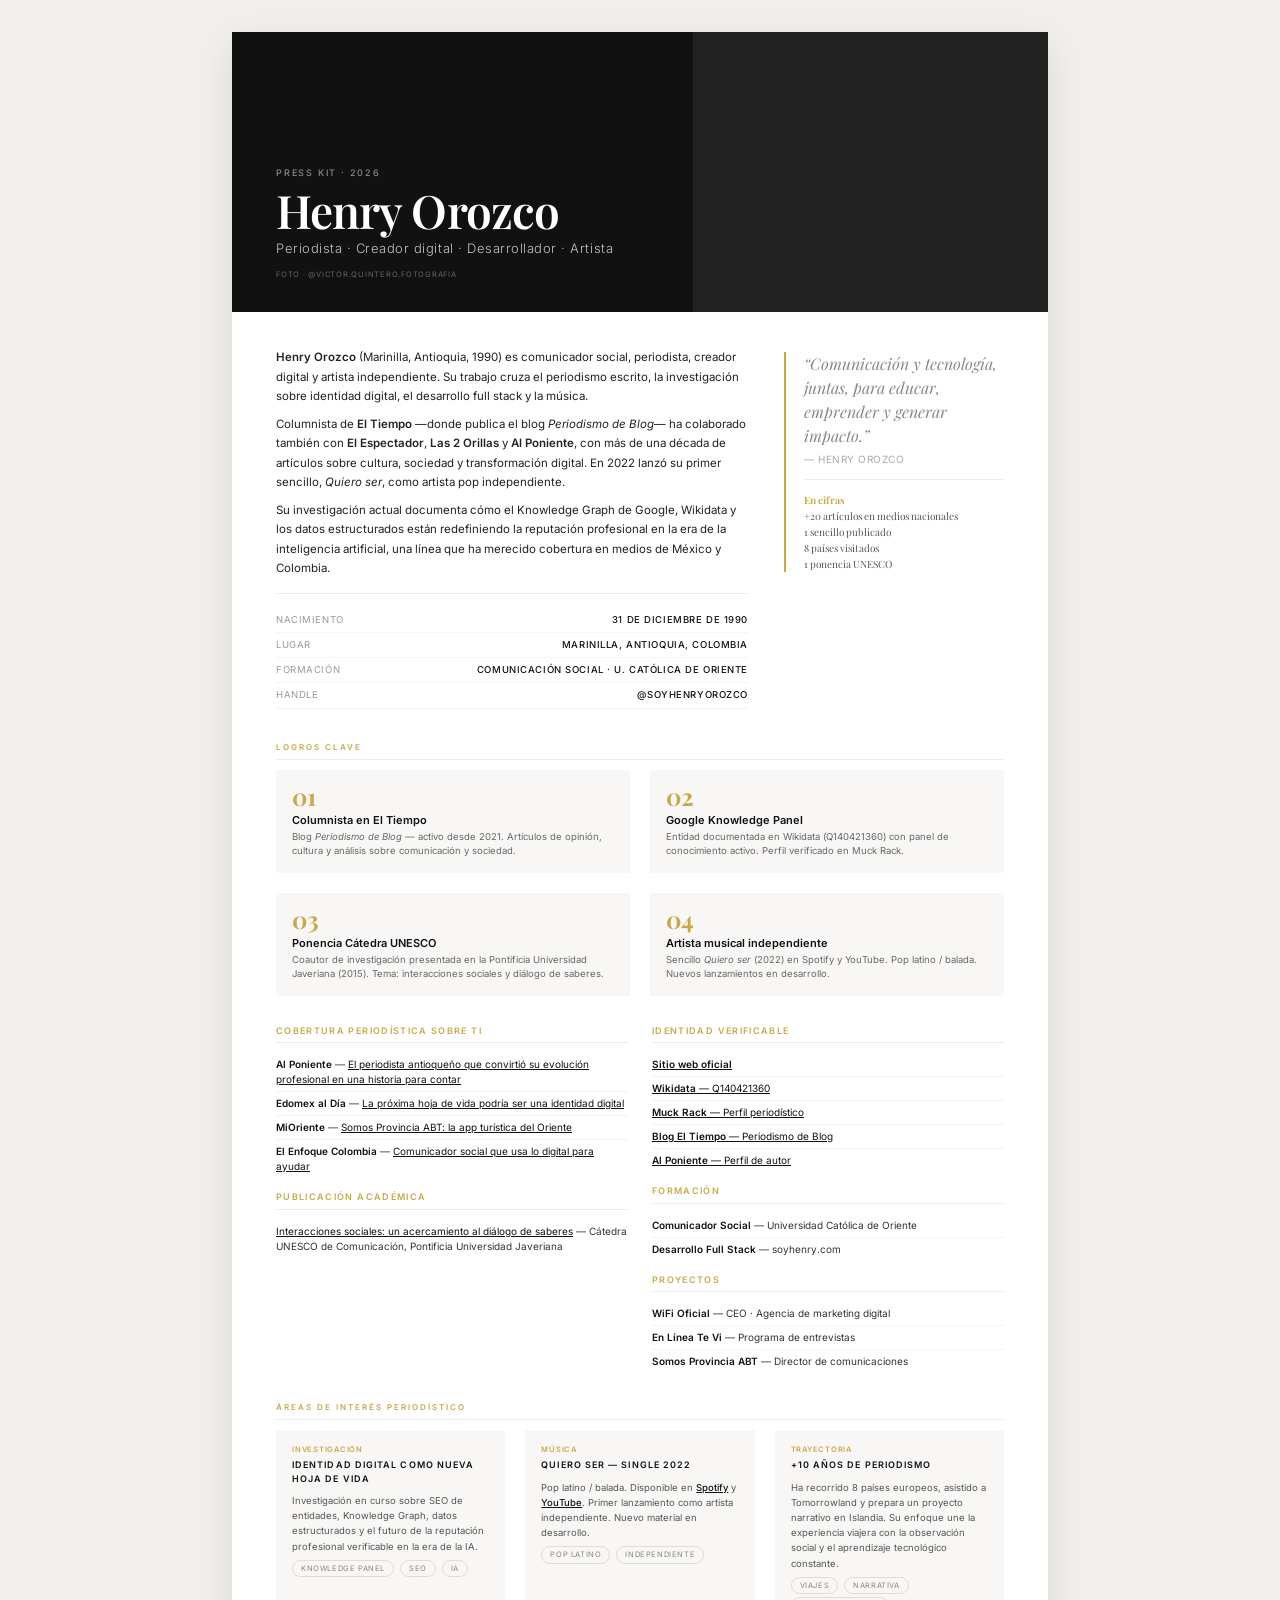
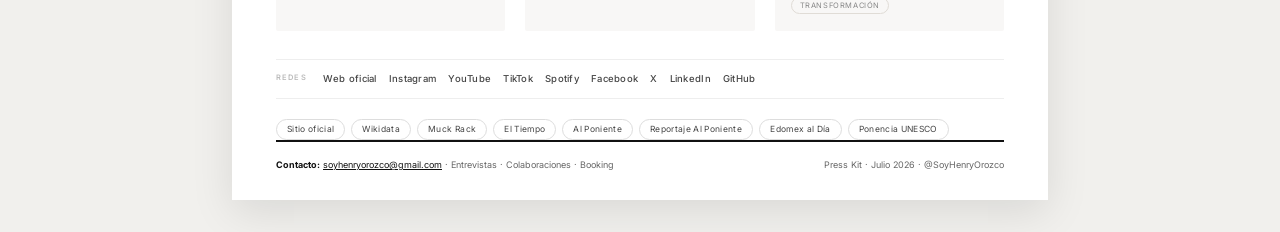
==== onesheet-prensa.html @ df356b9f "Add press kit / one sheet — perfil unificado" ====
<!DOCTYPE html>
<html lang="es">
<head>
    <meta charset="UTF-8">
    <meta name="viewport" content="width=device-width, initial-scale=1.0">
    <title>Henry Orozco — Press Kit</title>
    <link rel="preconnect" href="https://fonts.googleapis.com">
    <link href="https://fonts.googleapis.com/css2?family=Inter:wght@300;400;500;600;700&family=Playfair+Display:ital,wght@0,500;0,600;0,700;1,400;1,500&display=swap" rel="stylesheet">
    <style>
        @page { size: letter; margin: 0.5in; }
        * { box-sizing: border-box; margin: 0; padding: 0; }
        body {
            font-family: 'Inter', -apple-system, Helvetica, Arial, sans-serif;
            color: #111;
            line-height: 1.5;
            margin: 0;
            padding: 32px;
            background: #f1f0ed;
            font-size: 10.5px;
            -webkit-font-smoothing: antialiased;
        }
        .sheet {
            max-width: 8.5in;
            min-height: 11in;
            margin: 0 auto;
            background: #fff;
            box-shadow: 0 12px 40px rgba(0,0,0,0.1);
            overflow: hidden;
        }

        /* HEADER — magazine split */
        .header {
            display: grid;
            grid-template-columns: 1.3fr 1fr;
            min-height: 280px;
            background: #111;
        }
        .header-text {
            display: flex;
            flex-direction: column;
            justify-content: flex-end;
            padding: 36px 36px 32px 44px;
            color: #fff;
        }
        .header-text .label {
            font-size: 9px;
            letter-spacing: 0.2em;
            text-transform: uppercase;
            font-weight: 500;
            opacity: 0.5;
            margin-bottom: 8px;
        }
        .header-text h1 {
            font-family: 'Playfair Display', Georgia, serif;
            font-size: 46px;
            font-weight: 600;
            letter-spacing: -0.02em;
            line-height: 1;
            margin-bottom: 6px;
        }
        .header-text .sub {
            font-size: 13px;
            font-weight: 300;
            opacity: 0.75;
            letter-spacing: 0.04em;
        }
        .header-text .credit {
            font-size: 7.5px;
            opacity: 0.35;
            margin-top: 10px;
            letter-spacing: 0.1em;
            text-transform: uppercase;
        }
        .header-photo {
            overflow: hidden;
            background: #222;
        }
        .header-photo img {
            width: 100%;
            height: 100%;
            object-fit: cover;
            object-position: center 20%;
            display: block;
        }

        /* INNER */
        .inner {
            padding: 36px 44px 28px;
        }

        /* BIO — editorial pull */
        .bio-section {
            display: grid;
            grid-template-columns: 1fr 220px;
            gap: 36px;
            margin-bottom: 32px;
            align-items: start;
        }
        .bio-text {
            font-size: 11.5px;
            line-height: 1.7;
            color: #222;
        }
        .bio-text strong {
            font-weight: 600;
        }
        .bio-quote {
            font-family: 'Playfair Display', Georgia, serif;
            font-size: 16px;
            font-style: italic;
            color: #888;
            line-height: 1.5;
            border-left: 2px solid #c9a84c;
            padding-left: 18px;
            margin-top: 4px;
        }
        .bio-quote cite {
            display: block;
            font-size: 10px;
            font-style: normal;
            font-family: 'Inter', sans-serif;
            color: #aaa;
            margin-top: 4px;
            letter-spacing: 0.05em;
            text-transform: uppercase;
        }
        .bio-meta {
            border-top: 1px solid #eee;
            padding-top: 14px;
            margin-top: 14px;
        }
        .bio-meta-item {
            display: flex;
            justify-content: space-between;
            font-size: 9.5px;
            padding: 4px 0;
            border-bottom: 1px solid #f5f5f5;
            text-transform: uppercase;
            letter-spacing: 0.06em;
        }
        .bio-meta-item span:first-child {
            color: #999;
            font-weight: 400;
        }
        .bio-meta-item span:last-child {
            color: #111;
            font-weight: 500;
        }

        /* SECTION TITLES */
        .section-title {
            font-size: 8px;
            letter-spacing: 0.25em;
            text-transform: uppercase;
            color: #c9a84c;
            font-weight: 600;
            margin-bottom: 10px;
            padding-bottom: 6px;
            border-bottom: 1px solid #eee;
        }

        /* HIGHLIGHTS GRID */
        .highlights {
            display: grid;
            grid-template-columns: 1fr 1fr;
            gap: 20px;
            margin-bottom: 28px;
        }
        .highlight-item {
            padding: 14px 16px;
            background: #f8f7f6;
            border-radius: 2px;
        }
        .highlight-item .num {
            font-family: 'Playfair Display', Georgia, serif;
            font-size: 24px;
            font-weight: 700;
            color: #c9a84c;
            line-height: 1;
            margin-bottom: 4px;
        }
        .highlight-item h3 {
            font-size: 11px;
            font-weight: 600;
            margin-bottom: 2px;
        }
        .highlight-item p {
            font-size: 9.5px;
            color: #666;
        }

        /* TWO COLUMN */
        .two-col {
            display: grid;
            grid-template-columns: 1fr 1fr;
            gap: 24px;
            margin-bottom: 28px;
        }
        .col h3 {
            font-size: 9px;
            letter-spacing: 0.15em;
            text-transform: uppercase;
            color: #c9a84c;
            font-weight: 600;
            margin-bottom: 10px;
            padding-bottom: 5px;
            border-bottom: 1px solid #eee;
        }
        .col ul {
            list-style: none;
            padding: 0;
        }
        .col ul li {
            font-size: 10px;
            color: #333;
            padding: 4px 0;
            border-bottom: 1px solid #f5f5f5;
            line-height: 1.5;
        }
        .col ul li:last-child {
            border-bottom: none;
        }
        .col ul li strong {
            font-weight: 600;
            color: #111;
        }
        .col ul li a {
            color: #111;
            border-bottom: 1px solid transparent;
            transition: border 0.2s;
        }
        .col ul li a:hover {
            border-bottom-color: #c9a84c;
        }

        /* THREE COLUMN */
        .three-col {
            display: grid;
            grid-template-columns: 1fr 1fr 1fr;
            gap: 20px;
            margin-bottom: 28px;
        }
        .tcol {
            padding: 14px 16px;
            background: #f8f7f6;
            border-radius: 2px;
        }
        .tcol h4 {
            font-size: 9px;
            letter-spacing: 0.12em;
            text-transform: uppercase;
            font-weight: 600;
            color: #111;
            margin-bottom: 8px;
        }
        .tcol p {
            font-size: 9.5px;
            color: #555;
            line-height: 1.6;
        }
        .tcol .label-mini {
            font-size: 7.5px;
            text-transform: uppercase;
            letter-spacing: 0.1em;
            color: #c9a84c;
            font-weight: 600;
            margin-bottom: 2px;
        }
        .tcol a {
            color: #111;
            font-weight: 500;
            font-size: 9.5px;
        }

        /* SOCIAL BAR */
        .social-bar {
            display: flex;
            flex-wrap: wrap;
            gap: 4px 12px;
            padding: 12px 0;
            margin-bottom: 20px;
            border-top: 1px solid #eee;
            border-bottom: 1px solid #eee;
        }
        .social-bar a {
            font-size: 9.5px;
            color: #444;
            text-decoration: none;
            font-weight: 500;
            letter-spacing: 0.03em;
            transition: color 0.2s;
        }
        .social-bar a:hover {
            color: #c9a84c;
        }
        .social-bar .s-label {
            font-size: 7.5px;
            text-transform: uppercase;
            letter-spacing: 0.15em;
            color: #bbb;
            font-weight: 600;
            margin-right: 4px;
        }

        /* VERIFICATION LINKS */
        .verification-links {
            display: flex;
            flex-wrap: wrap;
            gap: 6px;
        }
        .verification-links a {
            display: inline-block;
            padding: 3px 10px;
            border: 1px solid #ddd;
            border-radius: 20px;
            font-size: 8.5px;
            color: #444;
            text-decoration: none;
            letter-spacing: 0.04em;
            transition: all 0.2s;
        }
        .verification-links a:hover {
            border-color: #c9a84c;
            color: #c9a84c;
        }

        /* FOOTER */
        .footer {
            display: grid;
            grid-template-columns: 1fr auto;
            gap: 16px;
            padding-top: 16px;
            border-top: 2px solid #111;
            font-size: 9px;
            color: #666;
        }
        .footer strong {
            color: #111;
        }
        .footer a {
            color: #111;
        }

        /* TAG PILLS */
        .pill {
            display: inline-block;
            padding: 2px 8px;
            border: 1px solid #e0dcd6;
            border-radius: 20px;
            font-size: 7.5px;
            color: #888;
            text-transform: uppercase;
            letter-spacing: 0.08em;
            margin-right: 3px;
            margin-bottom: 3px;
        }

        @media print {
            body { background: #fff; padding: 0; }
            .sheet { box-shadow: none; max-width: none; min-height: auto; }
            .hero { height: 300px; }
        }
        @media (max-width: 720px) {
            body { padding: 12px; }
            .inner { padding: 20px; }
            .bio-section { grid-template-columns: 1fr; }
            .highlights, .two-col, .three-col { grid-template-columns: 1fr; }
            .header { grid-template-columns: 1fr; min-height: auto; }
            .header-text { padding: 28px 24px 24px; }
            .header-text h1 { font-size: 32px; }
            .header-photo { height: 240px; }
            .footer { grid-template-columns: 1fr; }
        }
    </style>
</head>
<body>

<div class="sheet">

    <!-- HEADER -->
    <header class="header">
        <div class="header-text">
            <p class="label">Press Kit · 2026</p>
            <h1>Henry Orozco</h1>
            <p class="sub">Periodista · Creador digital · Desarrollador · Artista</p>
            <p class="credit">Foto · @victor.quintero.fotografia</p>
        </div>
        <div class="header-photo">
            <img src="https://soyhenryorozco.github.io/soyhenryorozco/images/galeria/henry-orozco-retrato-profesional.jpg"
                 alt="Henry Orozco — retrato profesional"
                 onerror="this.style.display='none'">
        </div>
    </header>

    <div class="inner">

        <!-- BIO -->
        <div class="bio-section">
            <div class="bio-text">
                <p><strong>Henry Orozco</strong> (Marinilla, Antioquia, 1990) es comunicador social, periodista, creador digital y artista independiente. Su trabajo cruza el periodismo escrito, la investigación sobre identidad digital, el desarrollo full stack y la música.</p>
                <p style="margin-top:8px;">Columnista de <strong>El Tiempo</strong> —donde publica el blog <em>Periodismo de Blog</em>— ha colaborado también con <strong>El Espectador</strong>, <strong>Las 2 Orillas</strong> y <strong>Al Poniente</strong>, con más de una década de artículos sobre cultura, sociedad y transformación digital. En 2022 lanzó su primer sencillo, <em>Quiero ser</em>, como artista pop independiente.</p>
                <p style="margin-top:8px;">Su investigación actual documenta cómo el Knowledge Graph de Google, Wikidata y los datos estructurados están redefiniendo la reputación profesional en la era de la inteligencia artificial, una línea que ha merecido cobertura en medios de México y Colombia.</p>
                <div class="bio-meta">
                    <div class="bio-meta-item"><span>Nacimiento</span><span>31 de diciembre de 1990</span></div>
                    <div class="bio-meta-item"><span>Lugar</span><span>Marinilla, Antioquia, Colombia</span></div>
                    <div class="bio-meta-item"><span>Formación</span><span>Comunicación Social · U. Católica de Oriente</span></div>
                    <div class="bio-meta-item"><span>Handle</span><span>@SoyHenryOrozco</span></div>
                </div>
            </div>
            <div class="bio-quote">
                &ldquo;Comunicación y tecnología, juntas, para educar, emprender y generar impacto.&rdquo;
                <cite>— Henry Orozco</cite>
                <div style="margin-top:12px;padding-top:12px;border-top:1px solid #eee;">
                    <p style="font-size:10px;font-style:normal;color:#555;line-height:1.6;">
                        <strong style="color:#c9a84c;">En cifras</strong><br>
                        +20 artículos en medios nacionales<br>
                        1 sencillo publicado<br>
                        8 países visitados<br>
                        1 ponencia UNESCO
                    </p>
                </div>
            </div>
        </div>

        <!-- HIGHLIGHTS -->
        <p class="section-title">Logros clave</p>
        <div class="highlights">
            <div class="highlight-item">
                <div class="num">01</div>
                <h3>Columnista en El Tiempo</h3>
                <p>Blog <em>Periodismo de Blog</em> — activo desde 2021. Artículos de opinión, cultura y análisis sobre comunicación y sociedad.</p>
            </div>
            <div class="highlight-item">
                <div class="num">02</div>
                <h3>Google Knowledge Panel</h3>
                <p>Entidad documentada en Wikidata (Q140421360) con panel de conocimiento activo. Perfil verificado en Muck Rack.</p>
            </div>
            <div class="highlight-item">
                <div class="num">03</div>
                <h3>Ponencia Cátedra UNESCO</h3>
                <p>Coautor de investigación presentada en la Pontificia Universidad Javeriana (2015). Tema: interacciones sociales y diálogo de saberes.</p>
            </div>
            <div class="highlight-item">
                <div class="num">04</div>
                <h3>Artista musical independiente</h3>
                <p>Sencillo <em>Quiero ser</em> (2022) en Spotify y YouTube. Pop latino / balada. Nuevos lanzamientos en desarrollo.</p>
            </div>
        </div>

        <!-- TWO COLUMN: Press + Verification -->
        <div class="two-col">
            <div class="col">
                <h3>Cobertura periodística sobre ti</h3>
                <ul>
                    <li><strong>Al Poniente</strong> — <a href="https://alponiente.com/henry-orozco-el-periodista-antioqueno-que-decidio-convertir-su-propia-evolucion-profesional-en-una-historia-para-contar/">El periodista antioqueño que convirtió su evolución profesional en una historia para contar</a></li>
                    <li><strong>Edomex al Día</strong> — <a href="https://edomexaldia.com/la-proxima-hoja-de-vida-podria-no-ser-un-documento-sino-una-identidad-digital-la-reflexion-del-periodista-colombiano-henry-orozco/">La próxima hoja de vida podría ser una identidad digital</a></li>
                    <li><strong>MiOriente</strong> — <a href="https://mioriente.com/altiplano/somos-provincia-abt-el-aplicativo-para-conocer-la-oferta-turistica-del-oriente.html">Somos Provincia ABT: la app turística del Oriente</a></li>
                    <li><strong>El Enfoque Colombia</strong> — <a href="https://www.elenfoquecolombia.com/post/henry-orozco-comunicador-social-que-usa-el-mundo-digital-para-ayudar-a-los-mas-necesitados">Comunicador social que usa lo digital para ayudar</a></li>
                </ul>
                <div style="margin-top:12px;">
                    <h3>Publicación académica</h3>
                    <ul>
                        <li><a href="https://www.javeriana.edu.co/unesco/humanidadesDigitales/ponencias/IV_68.html">Interacciones sociales: un acercamiento al diálogo de saberes</a> — Cátedra UNESCO de Comunicación, Pontificia Universidad Javeriana</li>
                    </ul>
                </div>
            </div>
            <div class="col">
                <h3>Identidad verificable</h3>
                <ul>
                    <li><a href="https://soyhenryorozco.github.io/soyhenryorozco/"><strong>Sitio web oficial</strong></a></li>
                    <li><a href="https://www.wikidata.org/wiki/Q140421360"><strong>Wikidata</strong> — Q140421360</a></li>
                    <li><a href="https://muckrack.com/soyhenryorozco"><strong>Muck Rack</strong> — Perfil periodístico</a></li>
                    <li><a href="https://blogs.eltiempo.com/periodismodeblog/"><strong>Blog El Tiempo</strong> — Periodismo de Blog</a></li>
                    <li><a href="https://alponiente.com/author/henry-orozco/"><strong>Al Poniente</strong> — Perfil de autor</a></li>
                </ul>
                <div style="margin-top:12px;">
                    <h3>Formación</h3>
                    <ul>
                        <li><strong>Comunicador Social</strong> — Universidad Católica de Oriente</li>
                        <li><strong>Desarrollo Full Stack</strong> — soyhenry.com</li>
                    </ul>
                </div>
                <div style="margin-top:12px;">
                    <h3>Proyectos</h3>
                    <ul>
                        <li><strong>WiFi Oficial</strong> — CEO · Agencia de marketing digital</li>
                        <li><strong>En Línea Te Vi</strong> — Programa de entrevistas</li>
                        <li><strong>Somos Provincia ABT</strong> — Director de comunicaciones</li>
                    </ul>
                </div>
            </div>
        </div>

        <!-- THREE COLUMN: Deep areas -->
        <p class="section-title">Áreas de interés periodístico</p>
        <div class="three-col">
            <div class="tcol">
                <p class="label-mini">Investigación</p>
                <h4>Identidad digital como nueva hoja de vida</h4>
                <p>Investigación en curso sobre SEO de entidades, Knowledge Graph, datos estructurados y el futuro de la reputación profesional verificable en la era de la IA.</p>
                <div style="margin-top:6px;">
                    <span class="pill">Knowledge Panel</span>
                    <span class="pill">SEO</span>
                    <span class="pill">IA</span>
                </div>
            </div>
            <div class="tcol">
                <p class="label-mini">Música</p>
                <h4>Quiero ser — Single 2022</h4>
                <p>Pop latino / balada. Disponible en <a href="https://open.spotify.com/artist/2dqKg7weU2ALiNzdYqE34v">Spotify</a> y <a href="https://www.youtube.com/watch?v=shjHWd5xHQQ">YouTube</a>. Primer lanzamiento como artista independiente. Nuevo material en desarrollo.</p>
                <div style="margin-top:6px;">
                    <span class="pill">Pop latino</span>
                    <span class="pill">Independiente</span>
                </div>
            </div>
            <div class="tcol">
                <p class="label-mini">Trayectoria</p>
                <h4>+10 años de periodismo</h4>
                <p>Ha recorrido 8 países europeos, asistido a Tomorrowland y prepara un proyecto narrativo en Islandia. Su enfoque une la experiencia viajera con la observación social y el aprendizaje tecnológico constante.</p>
                <div style="margin-top:6px;">
                    <span class="pill">Viajes</span>
                    <span class="pill">Narrativa</span>
                    <span class="pill">Transformación</span>
                </div>
            </div>
        </div>

        <!-- SOCIAL BAR -->
        <div class="social-bar">
            <span class="s-label">Redes</span>
            <a href="https://soyhenryorozco.github.io/soyhenryorozco/">Web oficial</a>
            <a href="https://www.instagram.com/SoyHenryOrozco">Instagram</a>
            <a href="https://www.youtube.com/@SoyHenryOrozco">YouTube</a>
            <a href="https://www.tiktok.com/@SoyHenryOrozco">TikTok</a>
            <a href="https://open.spotify.com/artist/2dqKg7weU2ALiNzdYqE34v">Spotify</a>
            <a href="https://www.facebook.com/SoyHenryOrozco/">Facebook</a>
            <a href="https://x.com/SoyHenryOrozco">X</a>
            <a href="https://co.linkedin.com/in/h8821">LinkedIn</a>
            <a href="https://github.com/soyhenryorozco">GitHub</a>
        </div>

        <!-- VERIFICATION LINKS -->
        <div class="verification-links">
            <a href="https://soyhenryorozco.github.io/soyhenryorozco/">Sitio oficial</a>
            <a href="https://www.wikidata.org/wiki/Q140421360">Wikidata</a>
            <a href="https://muckrack.com/soyhenryorozco">Muck Rack</a>
            <a href="https://blogs.eltiempo.com/periodismodeblog/">El Tiempo</a>
            <a href="https://alponiente.com/author/henry-orozco/">Al Poniente</a>
            <a href="https://alponiente.com/henry-orozco-el-periodista-antioqueno-que-decidio-convertir-su-propia-evolucion-profesional-en-una-historia-para-contar/">Reportaje Al Poniente</a>
            <a href="https://edomexaldia.com/la-proxima-hoja-de-vida-podria-no-ser-un-documento-sino-una-identidad-digital-la-reflexion-del-periodista-colombiano-henry-orozco/">Edomex al Día</a>
            <a href="https://www.javeriana.edu.co/unesco/humanidadesDigitales/ponencias/IV_68.html">Ponencia UNESCO</a>
        </div>

        <!-- FOOTER -->
        <footer class="footer">
            <p>
                <strong>Contacto:</strong>
                <a href="mailto:soyhenryorozco@gmail.com">soyhenryorozco@gmail.com</a>
                · Entrevistas · Colaboraciones · Booking
            </p>
            <p>Press Kit · Julio 2026 · @SoyHenryOrozco</p>
        </footer>

    </div>
</div>

</body>
</html>
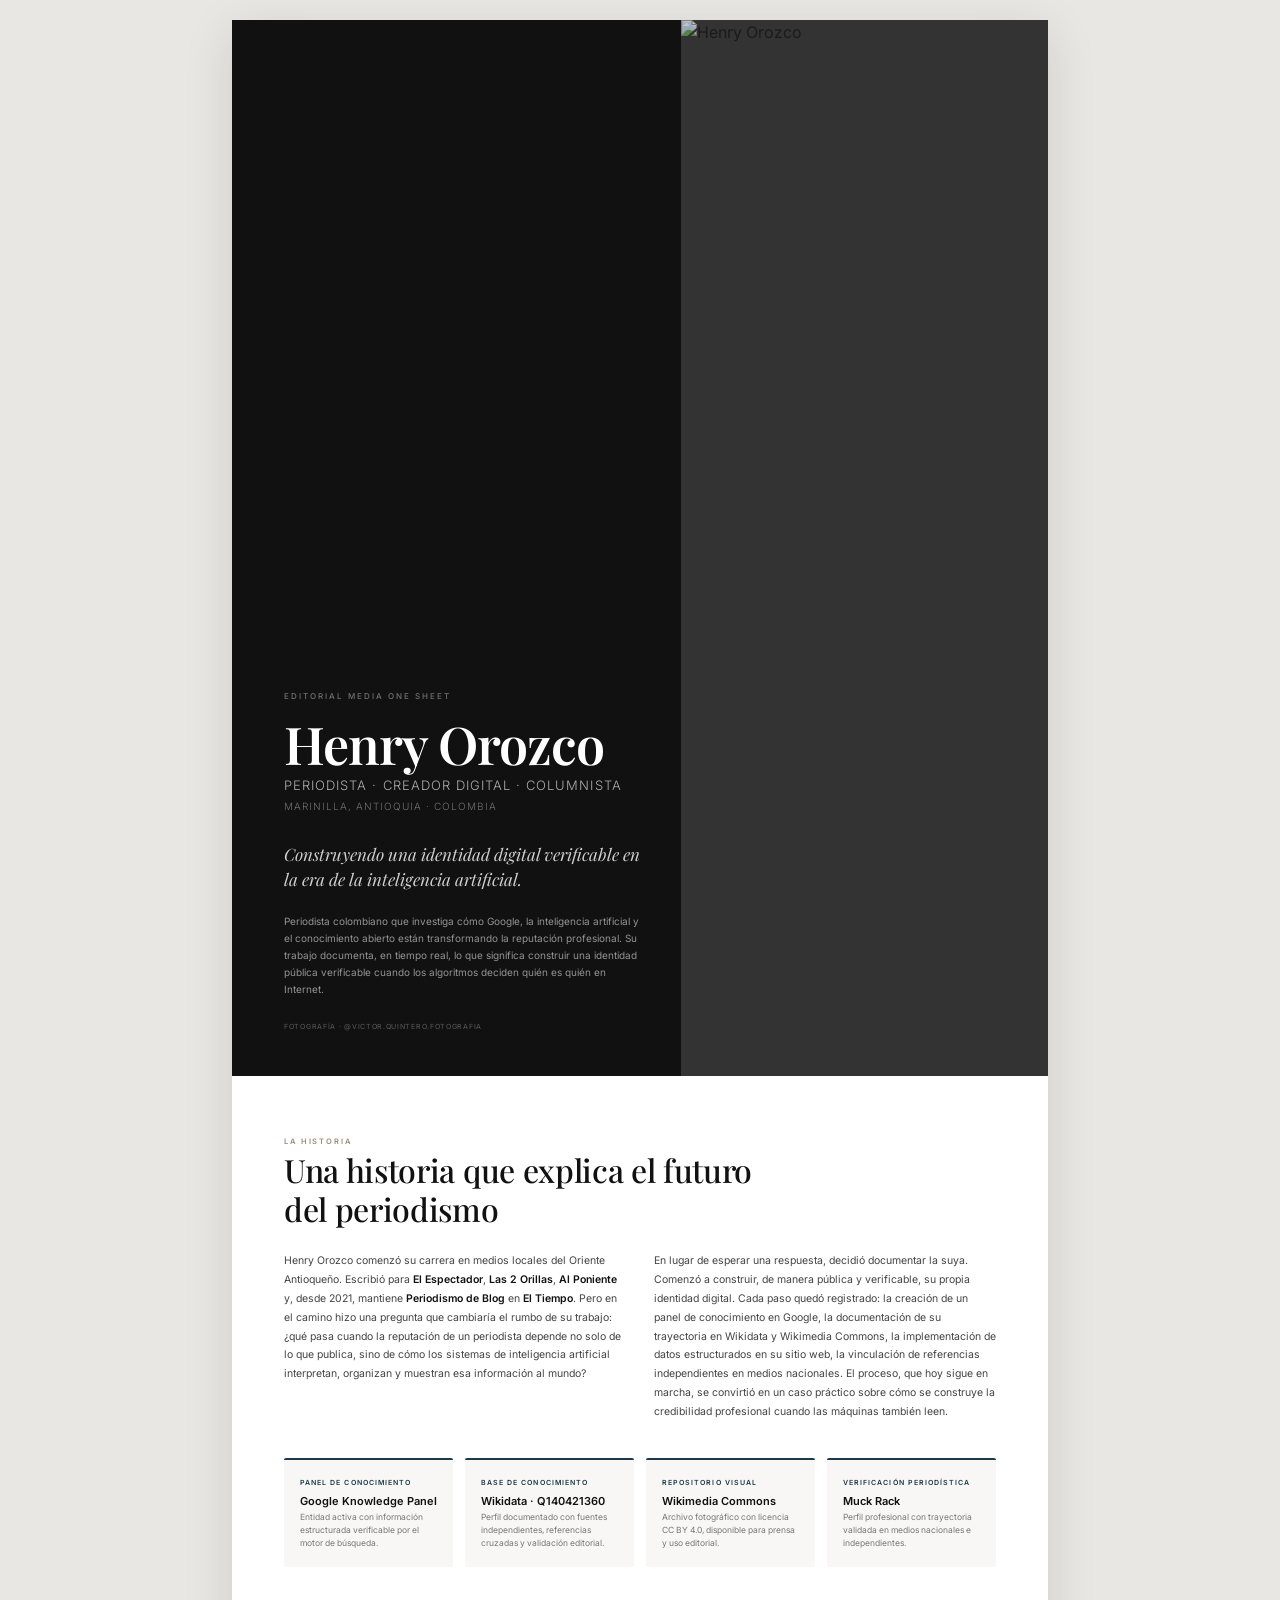
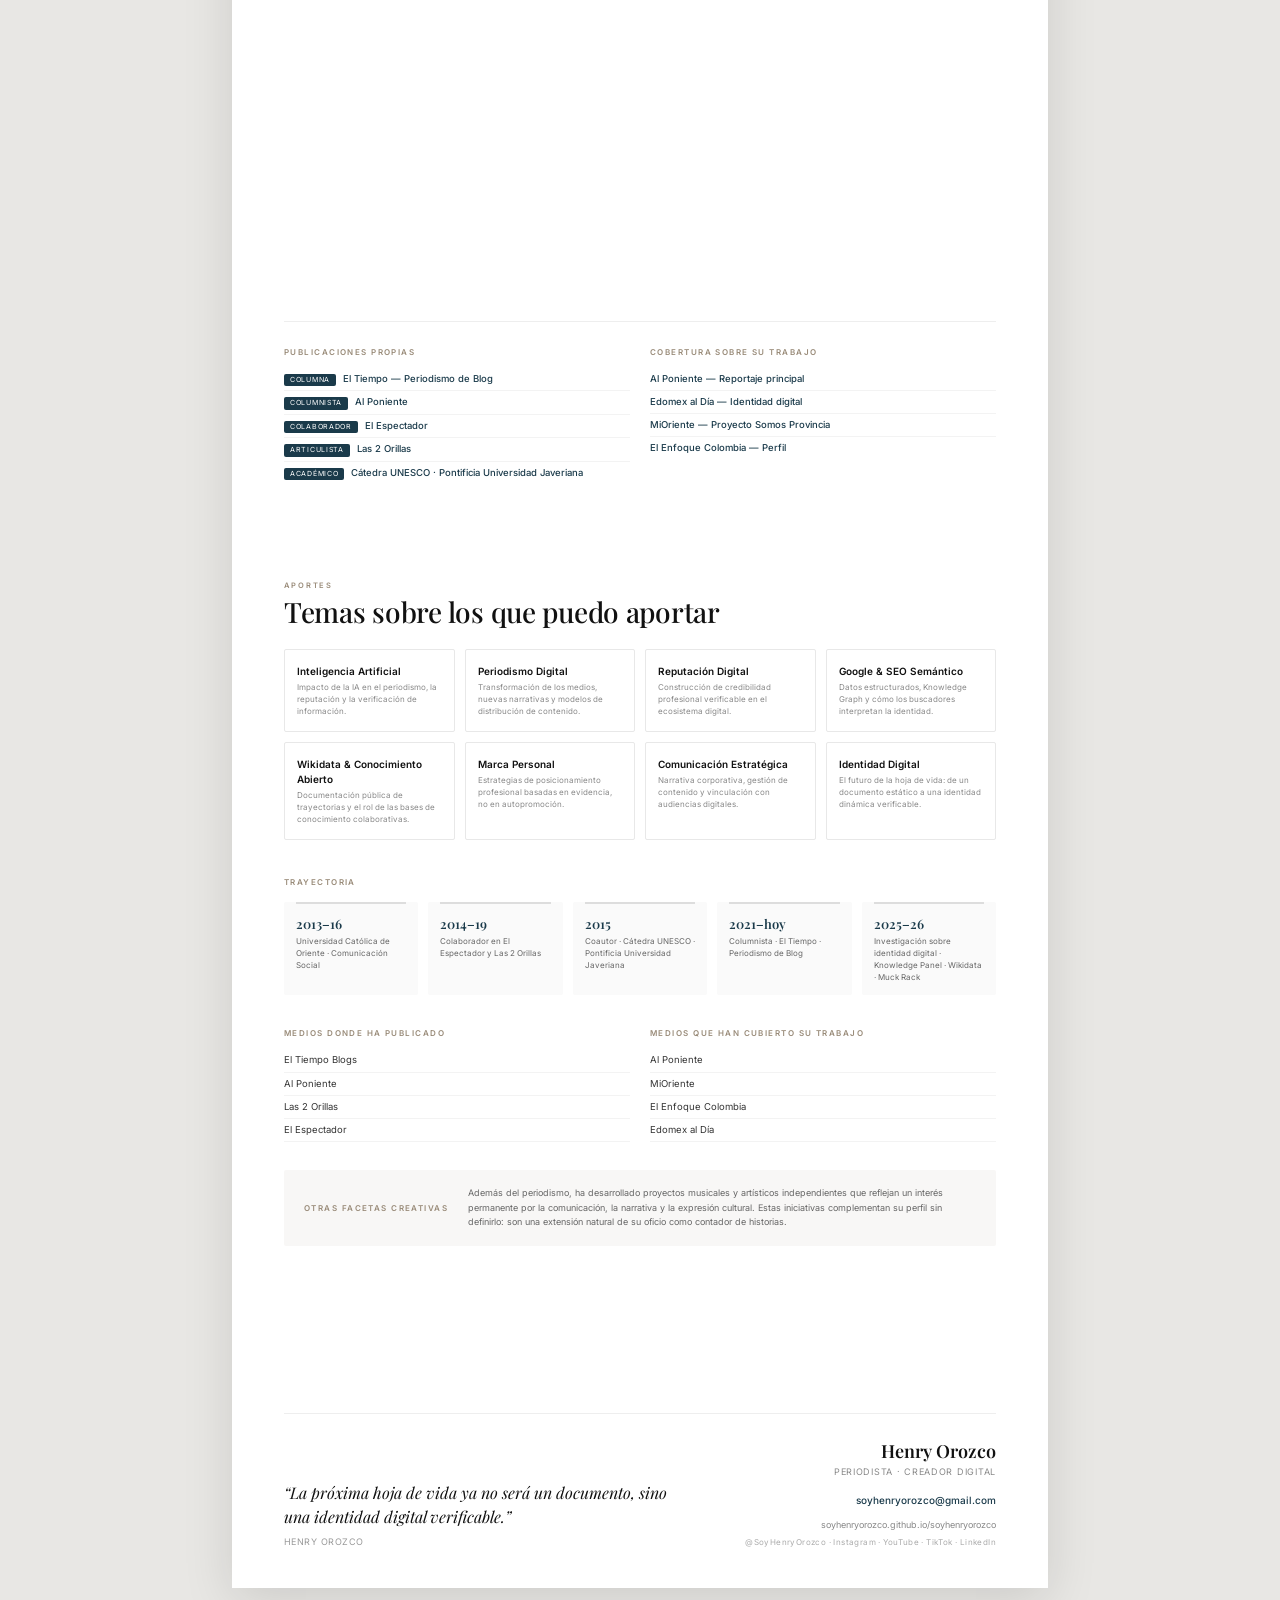
==== commit 3c596867: "Rediseño editorial One Sheet — 3 páginas, estilo Forbes/TED" ====
--- a/onesheet-prensa.html
+++ b/onesheet-prensa.html
@@ -1,567 +1,685 @@
 <!DOCTYPE html>
 <html lang="es">
 <head>
-    <meta charset="UTF-8">
-    <meta name="viewport" content="width=device-width, initial-scale=1.0">
-    <title>Henry Orozco — Press Kit</title>
-    <link rel="preconnect" href="https://fonts.googleapis.com">
-    <link href="https://fonts.googleapis.com/css2?family=Inter:wght@300;400;500;600;700&family=Playfair+Display:ital,wght@0,500;0,600;0,700;1,400;1,500&display=swap" rel="stylesheet">
-    <style>
-        @page { size: letter; margin: 0.5in; }
-        * { box-sizing: border-box; margin: 0; padding: 0; }
-        body {
-            font-family: 'Inter', -apple-system, Helvetica, Arial, sans-serif;
-            color: #111;
-            line-height: 1.5;
-            margin: 0;
-            padding: 32px;
-            background: #f1f0ed;
-            font-size: 10.5px;
-            -webkit-font-smoothing: antialiased;
-        }
-        .sheet {
-            max-width: 8.5in;
-            min-height: 11in;
-            margin: 0 auto;
-            background: #fff;
-            box-shadow: 0 12px 40px rgba(0,0,0,0.1);
-            overflow: hidden;
-        }
-
-        /* HEADER — magazine split */
-        .header {
-            display: grid;
-            grid-template-columns: 1.3fr 1fr;
-            min-height: 280px;
-            background: #111;
-        }
-        .header-text {
-            display: flex;
-            flex-direction: column;
-            justify-content: flex-end;
-            padding: 36px 36px 32px 44px;
-            color: #fff;
-        }
-        .header-text .label {
-            font-size: 9px;
-            letter-spacing: 0.2em;
-            text-transform: uppercase;
-            font-weight: 500;
-            opacity: 0.5;
-            margin-bottom: 8px;
-        }
-        .header-text h1 {
-            font-family: 'Playfair Display', Georgia, serif;
-            font-size: 46px;
-            font-weight: 600;
-            letter-spacing: -0.02em;
-            line-height: 1;
-            margin-bottom: 6px;
-        }
-        .header-text .sub {
-            font-size: 13px;
-            font-weight: 300;
-            opacity: 0.75;
-            letter-spacing: 0.04em;
-        }
-        .header-text .credit {
-            font-size: 7.5px;
-            opacity: 0.35;
-            margin-top: 10px;
-            letter-spacing: 0.1em;
-            text-transform: uppercase;
-        }
-        .header-photo {
-            overflow: hidden;
-            background: #222;
-        }
-        .header-photo img {
-            width: 100%;
-            height: 100%;
-            object-fit: cover;
-            object-position: center 20%;
-            display: block;
-        }
-
-        /* INNER */
-        .inner {
-            padding: 36px 44px 28px;
-        }
-
-        /* BIO — editorial pull */
-        .bio-section {
-            display: grid;
-            grid-template-columns: 1fr 220px;
-            gap: 36px;
-            margin-bottom: 32px;
-            align-items: start;
-        }
-        .bio-text {
-            font-size: 11.5px;
-            line-height: 1.7;
-            color: #222;
-        }
-        .bio-text strong {
-            font-weight: 600;
-        }
-        .bio-quote {
-            font-family: 'Playfair Display', Georgia, serif;
-            font-size: 16px;
-            font-style: italic;
-            color: #888;
-            line-height: 1.5;
-            border-left: 2px solid #c9a84c;
-            padding-left: 18px;
-            margin-top: 4px;
-        }
-        .bio-quote cite {
-            display: block;
-            font-size: 10px;
-            font-style: normal;
-            font-family: 'Inter', sans-serif;
-            color: #aaa;
-            margin-top: 4px;
-            letter-spacing: 0.05em;
-            text-transform: uppercase;
-        }
-        .bio-meta {
-            border-top: 1px solid #eee;
-            padding-top: 14px;
-            margin-top: 14px;
-        }
-        .bio-meta-item {
-            display: flex;
-            justify-content: space-between;
-            font-size: 9.5px;
-            padding: 4px 0;
-            border-bottom: 1px solid #f5f5f5;
-            text-transform: uppercase;
-            letter-spacing: 0.06em;
-        }
-        .bio-meta-item span:first-child {
-            color: #999;
-            font-weight: 400;
-        }
-        .bio-meta-item span:last-child {
-            color: #111;
-            font-weight: 500;
-        }
-
-        /* SECTION TITLES */
-        .section-title {
-            font-size: 8px;
-            letter-spacing: 0.25em;
-            text-transform: uppercase;
-            color: #c9a84c;
-            font-weight: 600;
-            margin-bottom: 10px;
-            padding-bottom: 6px;
-            border-bottom: 1px solid #eee;
-        }
-
-        /* HIGHLIGHTS GRID */
-        .highlights {
-            display: grid;
-            grid-template-columns: 1fr 1fr;
-            gap: 20px;
-            margin-bottom: 28px;
-        }
-        .highlight-item {
-            padding: 14px 16px;
-            background: #f8f7f6;
-            border-radius: 2px;
-        }
-        .highlight-item .num {
-            font-family: 'Playfair Display', Georgia, serif;
-            font-size: 24px;
-            font-weight: 700;
-            color: #c9a84c;
-            line-height: 1;
-            margin-bottom: 4px;
-        }
-        .highlight-item h3 {
-            font-size: 11px;
-            font-weight: 600;
-            margin-bottom: 2px;
-        }
-        .highlight-item p {
-            font-size: 9.5px;
-            color: #666;
-        }
-
-        /* TWO COLUMN */
-        .two-col {
-            display: grid;
-            grid-template-columns: 1fr 1fr;
-            gap: 24px;
-            margin-bottom: 28px;
-        }
-        .col h3 {
-            font-size: 9px;
-            letter-spacing: 0.15em;
-            text-transform: uppercase;
-            color: #c9a84c;
-            font-weight: 600;
-            margin-bottom: 10px;
-            padding-bottom: 5px;
-            border-bottom: 1px solid #eee;
-        }
-        .col ul {
-            list-style: none;
-            padding: 0;
-        }
-        .col ul li {
-            font-size: 10px;
-            color: #333;
-            padding: 4px 0;
-            border-bottom: 1px solid #f5f5f5;
-            line-height: 1.5;
-        }
-        .col ul li:last-child {
-            border-bottom: none;
-        }
-        .col ul li strong {
-            font-weight: 600;
-            color: #111;
-        }
-        .col ul li a {
-            color: #111;
-            border-bottom: 1px solid transparent;
-            transition: border 0.2s;
-        }
-        .col ul li a:hover {
-            border-bottom-color: #c9a84c;
-        }
-
-        /* THREE COLUMN */
-        .three-col {
-            display: grid;
-            grid-template-columns: 1fr 1fr 1fr;
-            gap: 20px;
-            margin-bottom: 28px;
-        }
-        .tcol {
-            padding: 14px 16px;
-            background: #f8f7f6;
-            border-radius: 2px;
-        }
-        .tcol h4 {
-            font-size: 9px;
-            letter-spacing: 0.12em;
-            text-transform: uppercase;
-            font-weight: 600;
-            color: #111;
-            margin-bottom: 8px;
-        }
-        .tcol p {
-            font-size: 9.5px;
-            color: #555;
-            line-height: 1.6;
-        }
-        .tcol .label-mini {
-            font-size: 7.5px;
-            text-transform: uppercase;
-            letter-spacing: 0.1em;
-            color: #c9a84c;
-            font-weight: 600;
-            margin-bottom: 2px;
-        }
-        .tcol a {
-            color: #111;
-            font-weight: 500;
-            font-size: 9.5px;
-        }
-
-        /* SOCIAL BAR */
-        .social-bar {
-            display: flex;
-            flex-wrap: wrap;
-            gap: 4px 12px;
-            padding: 12px 0;
-            margin-bottom: 20px;
-            border-top: 1px solid #eee;
-            border-bottom: 1px solid #eee;
-        }
-        .social-bar a {
-            font-size: 9.5px;
-            color: #444;
-            text-decoration: none;
-            font-weight: 500;
-            letter-spacing: 0.03em;
-            transition: color 0.2s;
-        }
-        .social-bar a:hover {
-            color: #c9a84c;
-        }
-        .social-bar .s-label {
-            font-size: 7.5px;
-            text-transform: uppercase;
-            letter-spacing: 0.15em;
-            color: #bbb;
-            font-weight: 600;
-            margin-right: 4px;
-        }
-
-        /* VERIFICATION LINKS */
-        .verification-links {
-            display: flex;
-            flex-wrap: wrap;
-            gap: 6px;
-        }
-        .verification-links a {
-            display: inline-block;
-            padding: 3px 10px;
-            border: 1px solid #ddd;
-            border-radius: 20px;
-            font-size: 8.5px;
-            color: #444;
-            text-decoration: none;
-            letter-spacing: 0.04em;
-            transition: all 0.2s;
-        }
-        .verification-links a:hover {
-            border-color: #c9a84c;
-            color: #c9a84c;
-        }
-
-        /* FOOTER */
-        .footer {
-            display: grid;
-            grid-template-columns: 1fr auto;
-            gap: 16px;
-            padding-top: 16px;
-            border-top: 2px solid #111;
-            font-size: 9px;
-            color: #666;
-        }
-        .footer strong {
-            color: #111;
-        }
-        .footer a {
-            color: #111;
-        }
-
-        /* TAG PILLS */
-        .pill {
-            display: inline-block;
-            padding: 2px 8px;
-            border: 1px solid #e0dcd6;
-            border-radius: 20px;
-            font-size: 7.5px;
-            color: #888;
-            text-transform: uppercase;
-            letter-spacing: 0.08em;
-            margin-right: 3px;
-            margin-bottom: 3px;
-        }
-
-        @media print {
-            body { background: #fff; padding: 0; }
-            .sheet { box-shadow: none; max-width: none; min-height: auto; }
-            .hero { height: 300px; }
-        }
-        @media (max-width: 720px) {
-            body { padding: 12px; }
-            .inner { padding: 20px; }
-            .bio-section { grid-template-columns: 1fr; }
-            .highlights, .two-col, .three-col { grid-template-columns: 1fr; }
-            .header { grid-template-columns: 1fr; min-height: auto; }
-            .header-text { padding: 28px 24px 24px; }
-            .header-text h1 { font-size: 32px; }
-            .header-photo { height: 240px; }
-            .footer { grid-template-columns: 1fr; }
-        }
-    </style>
+<meta charset="UTF-8">
+<meta name="viewport" content="width=device-width, initial-scale=1.0">
+<title>Henry Orozco — Editorial Media One Sheet</title>
+<link rel="preconnect" href="https://fonts.googleapis.com">
+<link href="https://fonts.googleapis.com/css2?family=Inter:wght@300;400;500;600;700&family=Playfair+Display:ital,wght@0,400;0,500;0,600;0,700;1,400;1,500&display=swap" rel="stylesheet">
+<style>
+@page { size: letter; margin: 0; }
+* { box-sizing: border-box; margin: 0; padding: 0; }
+
+body {
+    font-family: 'Inter', -apple-system, Helvetica, Arial, sans-serif;
+    color: #111;
+    line-height: 1.5;
+    margin: 0;
+    padding: 0;
+    background: #e8e7e4;
+    -webkit-font-smoothing: antialiased;
+}
+
+/* Sheet container */
+.sheet {
+    max-width: 8.5in;
+    margin: 20px auto;
+    background: #fff;
+    box-shadow: 0 12px 48px rgba(0,0,0,0.12);
+    overflow: hidden;
+}
+
+/* ===== PAGE ===== */
+.page {
+    width: 100%;
+    min-height: 11in;
+    position: relative;
+    overflow: hidden;
+}
+.page + .page {
+    border-top: 0;
+}
+
+/* ===== PAGE 1 — HERO ===== */
+.p1 {
+    display: grid;
+    grid-template-columns: 1.1fr 0.9fr;
+    min-height: 11in;
+    background: #111;
+}
+.p1-left {
+    display: flex;
+    flex-direction: column;
+    justify-content: flex-end;
+    padding: 48px 40px 44px 52px;
+    color: #fff;
+}
+.p1-left .label {
+    font-size: 8px;
+    letter-spacing: 0.25em;
+    text-transform: uppercase;
+    font-weight: 500;
+    opacity: 0.4;
+    margin-bottom: 16px;
+}
+.p1-left h1 {
+    font-family: 'Playfair Display', Georgia, serif;
+    font-size: 52px;
+    font-weight: 600;
+    letter-spacing: -0.02em;
+    line-height: 1;
+    margin-bottom: 6px;
+}
+.p1-left .sub {
+    font-size: 13px;
+    font-weight: 300;
+    opacity: 0.65;
+    letter-spacing: 0.08em;
+    text-transform: uppercase;
+    margin-bottom: 3px;
+}
+.p1-left .origin {
+    font-size: 10px;
+    font-weight: 300;
+    opacity: 0.4;
+    letter-spacing: 0.1em;
+    text-transform: uppercase;
+    margin-bottom: 28px;
+}
+.p1-left .headline {
+    font-family: 'Playfair Display', Georgia, serif;
+    font-size: 17px;
+    font-style: italic;
+    font-weight: 400;
+    line-height: 1.5;
+    opacity: 0.8;
+    max-width: 420px;
+    margin-bottom: 20px;
+}
+.p1-left .intro {
+    font-size: 10px;
+    line-height: 1.7;
+    opacity: 0.55;
+    max-width: 400px;
+}
+.p1-left .credit {
+    font-size: 7px;
+    opacity: 0.3;
+    margin-top: 24px;
+    letter-spacing: 0.1em;
+    text-transform: uppercase;
+}
+.p1-right {
+    background: #222;
+    overflow: hidden;
+}
+.p1-right img {
+    width: 100%;
+    height: 100%;
+    object-fit: cover;
+    object-position: center 25%;
+    display: block;
+    opacity: 0.7;
+}
+
+/* ===== PAGE 2 — NARRATIVE ===== */
+.p2 {
+    padding: 60px 52px 48px;
+    display: flex;
+    flex-direction: column;
+    min-height: 11in;
+}
+.p2 .section-label {
+    font-size: 7.5px;
+    letter-spacing: 0.25em;
+    text-transform: uppercase;
+    color: #9a8c7a;
+    font-weight: 600;
+    margin-bottom: 4px;
+}
+.p2 h2 {
+    font-family: 'Playfair Display', Georgia, serif;
+    font-size: 32px;
+    font-weight: 500;
+    letter-spacing: -0.01em;
+    line-height: 1.2;
+    color: #111;
+    margin-bottom: 24px;
+    max-width: 500px;
+}
+.p2 .narrative {
+    display: grid;
+    grid-template-columns: 1fr 1fr;
+    gap: 28px;
+    margin-bottom: 36px;
+}
+.p2 .narrative p {
+    font-size: 10.5px;
+    line-height: 1.8;
+    color: #444;
+}
+.p2 .narrative p strong {
+    font-weight: 600;
+    color: #111;
+}
+
+/* highlight blocks */
+.highlight-grid {
+    display: grid;
+    grid-template-columns: repeat(4, 1fr);
+    gap: 12px;
+    margin-bottom: 36px;
+}
+.highlight-card {
+    padding: 18px 16px;
+    background: #f8f7f6;
+    border-radius: 2px;
+    border-top: 2px solid #1a3a4a;
+}
+.highlight-card .hc-label {
+    font-size: 7px;
+    letter-spacing: 0.15em;
+    text-transform: uppercase;
+    color: #1a3a4a;
+    font-weight: 600;
+    margin-bottom: 4px;
+}
+.highlight-card .hc-title {
+    font-size: 11px;
+    font-weight: 600;
+    color: #111;
+    margin-bottom: 2px;
+}
+.highlight-card .hc-desc {
+    font-size: 8.5px;
+    color: #777;
+    line-height: 1.5;
+}
+
+/* evidence row */
+.evidence-row {
+    display: grid;
+    grid-template-columns: 1fr 1fr;
+    gap: 20px;
+    margin-top: auto;
+    padding-top: 24px;
+    border-top: 1px solid #eee;
+}
+.evidence-col h4 {
+    font-size: 8px;
+    letter-spacing: 0.18em;
+    text-transform: uppercase;
+    color: #9a8c7a;
+    font-weight: 600;
+    margin-bottom: 10px;
+}
+.evidence-col ul {
+    list-style: none;
+    padding: 0;
+}
+.evidence-col ul li {
+    font-size: 9.5px;
+    color: #333;
+    padding: 4px 0;
+    border-bottom: 1px solid #f3f3f3;
+}
+.evidence-col ul li:last-child {
+    border-bottom: none;
+}
+.evidence-col ul li a {
+    color: #1a3a4a;
+    text-decoration: none;
+    font-weight: 500;
+}
+.evidence-col ul li a:hover {
+    text-decoration: underline;
+}
+.evidence-col ul li .tag-ev {
+    display: inline-block;
+    font-size: 7px;
+    letter-spacing: 0.1em;
+    text-transform: uppercase;
+    color: #fff;
+    background: #1a3a4a;
+    padding: 1px 6px;
+    border-radius: 2px;
+    margin-right: 4px;
+}
+
+/* ===== PAGE 3 — TOPICS, TIMELINE, CLOSING ===== */
+.p3 {
+    padding: 48px 52px 40px;
+    display: flex;
+    flex-direction: column;
+    min-height: 11in;
+}
+.p3 .section-label {
+    font-size: 7.5px;
+    letter-spacing: 0.25em;
+    text-transform: uppercase;
+    color: #9a8c7a;
+    font-weight: 600;
+    margin-bottom: 4px;
+}
+.p3 h2 {
+    font-family: 'Playfair Display', Georgia, serif;
+    font-size: 28px;
+    font-weight: 500;
+    letter-spacing: -0.01em;
+    line-height: 1.2;
+    color: #111;
+    margin-bottom: 20px;
+}
+
+/* topic cards grid */
+.topic-grid {
+    display: grid;
+    grid-template-columns: repeat(4, 1fr);
+    gap: 10px;
+    margin-bottom: 36px;
+}
+.topic-card {
+    padding: 14px 12px;
+    border: 1px solid #e8e8e8;
+    border-radius: 2px;
+    transition: border-color 0.2s;
+}
+.topic-card:hover {
+    border-color: #1a3a4a;
+}
+.topic-card .tc-title {
+    font-size: 10px;
+    font-weight: 600;
+    color: #111;
+    margin-bottom: 2px;
+}
+.topic-card .tc-desc {
+    font-size: 8px;
+    color: #888;
+    line-height: 1.5;
+}
+
+/* timeline */
+.timeline-section {
+    margin-bottom: 32px;
+}
+.timeline-section h4 {
+    font-size: 8px;
+    letter-spacing: 0.18em;
+    text-transform: uppercase;
+    color: #9a8c7a;
+    font-weight: 600;
+    margin-bottom: 14px;
+}
+.timeline {
+    display: grid;
+    grid-template-columns: repeat(5, 1fr);
+    gap: 10px;
+}
+.timeline-item {
+    padding: 12px;
+    background: #fafafa;
+    border-radius: 2px;
+    position: relative;
+}
+.timeline-item::before {
+    content: '';
+    position: absolute;
+    top: 0;
+    left: 12px;
+    right: 12px;
+    height: 2px;
+    background: #ddd;
+}
+.timeline-item .ti-year {
+    font-family: 'Playfair Display', Georgia, serif;
+    font-size: 13px;
+    font-weight: 600;
+    color: #1a3a4a;
+    margin-bottom: 2px;
+}
+.timeline-item .ti-text {
+    font-size: 8px;
+    color: #666;
+    line-height: 1.5;
+}
+
+/* media columns */
+.media-block {
+    display: grid;
+    grid-template-columns: 1fr 1fr;
+    gap: 20px;
+    margin-bottom: 28px;
+}
+.media-block h4 {
+    font-size: 8px;
+    letter-spacing: 0.18em;
+    text-transform: uppercase;
+    color: #9a8c7a;
+    font-weight: 600;
+    margin-bottom: 10px;
+}
+.media-block ul {
+    list-style: none;
+    padding: 0;
+}
+.media-block ul li {
+    font-size: 9.5px;
+    color: #333;
+    padding: 4px 0;
+    border-bottom: 1px solid #f3f3f3;
+}
+.media-block ul li a {
+    color: #1a3a4a;
+    text-decoration: none;
+    font-weight: 500;
+}
+.media-block ul li a:hover {
+    text-decoration: underline;
+}
+
+/* creative facet block — small */
+.creative-facet {
+    background: #f8f7f6;
+    padding: 16px 20px;
+    border-radius: 2px;
+    margin-bottom: 24px;
+    display: flex;
+    align-items: center;
+    gap: 20px;
+}
+.creative-facet h4 {
+    font-size: 8px;
+    letter-spacing: 0.18em;
+    text-transform: uppercase;
+    color: #9a8c7a;
+    font-weight: 600;
+    white-space: nowrap;
+}
+.creative-facet p {
+    font-size: 9px;
+    color: #666;
+    line-height: 1.6;
+}
+
+/* closing */
+.closing {
+    margin-top: auto;
+    padding-top: 24px;
+    border-top: 1px solid #eee;
+    display: grid;
+    grid-template-columns: 1.3fr 1fr;
+    gap: 24px;
+    align-items: end;
+}
+.closing-quote {
+    font-family: 'Playfair Display', Georgia, serif;
+    font-size: 16px;
+    font-style: italic;
+    color: #111;
+    line-height: 1.5;
+}
+.closing-quote .cq-attrib {
+    display: block;
+    font-size: 9px;
+    font-style: normal;
+    font-family: 'Inter', sans-serif;
+    color: #999;
+    margin-top: 6px;
+    letter-spacing: 0.05em;
+    text-transform: uppercase;
+}
+.closing-contact {
+    text-align: right;
+}
+.closing-contact .cc-name {
+    font-family: 'Playfair Display', Georgia, serif;
+    font-size: 18px;
+    font-weight: 600;
+    color: #111;
+}
+.closing-contact .cc-title {
+    font-size: 9px;
+    color: #888;
+    letter-spacing: 0.08em;
+    text-transform: uppercase;
+    margin-bottom: 8px;
+}
+.closing-contact .cc-email {
+    font-size: 10px;
+    color: #1a3a4a;
+    font-weight: 500;
+    text-decoration: none;
+}
+.closing-contact .cc-email:hover {
+    text-decoration: underline;
+}
+.closing-contact .cc-web {
+    font-size: 9px;
+    color: #888;
+    text-decoration: none;
+}
+.closing-contact .cc-social {
+    font-size: 8px;
+    color: #aaa;
+    letter-spacing: 0.05em;
+    margin-top: 2px;
+}
+
+/* print */
+@media print {
+    body { background: #fff; }
+    .sheet { box-shadow: none; margin: 0; max-width: none; }
+    .page { min-height: 11in; }
+    .page + .page { page-break-before: always; }
+}
+
+/* responsive */
+@media (max-width: 800px) {
+    .p1 { grid-template-columns: 1fr; }
+    .p1-left { padding: 32px 24px; }
+    .p1-left h1 { font-size: 36px; }
+    .p1-right { height: 280px; }
+    .p2 { padding: 32px 24px; }
+    .p2 .narrative, .evidence-row, .media-block { grid-template-columns: 1fr; }
+    .highlight-grid, .topic-grid { grid-template-columns: repeat(2, 1fr); }
+    .timeline { grid-template-columns: repeat(2, 1fr); }
+    .p3 { padding: 32px 24px; }
+    .closing { grid-template-columns: 1fr; text-align: left; }
+    .closing-contact { text-align: left; }
+    .creative-facet { flex-direction: column; align-items: flex-start; gap: 8px; }
+}
+</style>
 </head>
 <body>
 
 <div class="sheet">
 
-    <!-- HEADER -->
-    <header class="header">
-        <div class="header-text">
-            <p class="label">Press Kit · 2026</p>
+    <!-- ============ PAGE 1 ============ -->
+    <div class="page p1">
+        <div class="p1-left">
+            <p class="label">Editorial Media One Sheet</p>
             <h1>Henry Orozco</h1>
-            <p class="sub">Periodista · Creador digital · Desarrollador · Artista</p>
-            <p class="credit">Foto · @victor.quintero.fotografia</p>
-        </div>
-        <div class="header-photo">
-            <img src="https://soyhenryorozco.github.io/soyhenryorozco/images/galeria/henry-orozco-retrato-profesional.jpg"
-                 alt="Henry Orozco — retrato profesional"
-                 onerror="this.style.display='none'">
-        </div>
-    </header>
-
-    <div class="inner">
-
-        <!-- BIO -->
-        <div class="bio-section">
-            <div class="bio-text">
-                <p><strong>Henry Orozco</strong> (Marinilla, Antioquia, 1990) es comunicador social, periodista, creador digital y artista independiente. Su trabajo cruza el periodismo escrito, la investigación sobre identidad digital, el desarrollo full stack y la música.</p>
-                <p style="margin-top:8px;">Columnista de <strong>El Tiempo</strong> —donde publica el blog <em>Periodismo de Blog</em>— ha colaborado también con <strong>El Espectador</strong>, <strong>Las 2 Orillas</strong> y <strong>Al Poniente</strong>, con más de una década de artículos sobre cultura, sociedad y transformación digital. En 2022 lanzó su primer sencillo, <em>Quiero ser</em>, como artista pop independiente.</p>
-                <p style="margin-top:8px;">Su investigación actual documenta cómo el Knowledge Graph de Google, Wikidata y los datos estructurados están redefiniendo la reputación profesional en la era de la inteligencia artificial, una línea que ha merecido cobertura en medios de México y Colombia.</p>
-                <div class="bio-meta">
-                    <div class="bio-meta-item"><span>Nacimiento</span><span>31 de diciembre de 1990</span></div>
-                    <div class="bio-meta-item"><span>Lugar</span><span>Marinilla, Antioquia, Colombia</span></div>
-                    <div class="bio-meta-item"><span>Formación</span><span>Comunicación Social · U. Católica de Oriente</span></div>
-                    <div class="bio-meta-item"><span>Handle</span><span>@SoyHenryOrozco</span></div>
+            <p class="sub">Periodista · Creador digital · Columnista</p>
+            <p class="origin">Marinilla, Antioquia · Colombia</p>
+            <p class="headline">Construyendo una identidad digital verificable en la era de la inteligencia artificial.</p>
+            <p class="intro">Periodista colombiano que investiga cómo Google, la inteligencia artificial y el conocimiento abierto están transformando la reputación profesional. Su trabajo documenta, en tiempo real, lo que significa construir una identidad pública verificable cuando los algoritmos deciden quién es quién en Internet.</p>
+            <p class="credit">Fotografía · @victor.quintero.fotografia</p>
+        </div>
+        <div class="p1-right">
+            <img src="https://soyhenryorozco.github.io/soyhenryorozco/images/galeria/henry-orozco-periodista-digital.jpg"
+                 alt="Henry Orozco"
+                 onerror="this.parentElement.style.background='#333'">
+        </div>
+    </div>
+
+    <!-- ============ PAGE 2 ============ -->
+    <div class="page p2">
+        <p class="section-label">La historia</p>
+        <h2>Una historia que explica el futuro del periodismo</h2>
+
+        <div class="narrative">
+            <p>Henry Orozco comenzó su carrera en medios locales del Oriente Antioqueño. Escribió para <strong>El Espectador</strong>, <strong>Las 2 Orillas</strong>, <strong>Al Poniente</strong> y, desde 2021, mantiene <strong>Periodismo de Blog</strong> en <strong>El Tiempo</strong>. Pero en el camino hizo una pregunta que cambiaría el rumbo de su trabajo: &iquest;qu&eacute; pasa cuando la reputaci&oacute;n de un periodista depende no solo de lo que publica, sino de c&oacute;mo los sistemas de inteligencia artificial interpretan, organizan y muestran esa informaci&oacute;n al mundo?</p>
+            <p>En lugar de esperar una respuesta, decidi&oacute; documentar la suya. Comenz&oacute; a construir, de manera p&uacute;blica y verificable, su propia identidad digital. Cada paso qued&oacute; registrado: la creaci&oacute;n de un panel de conocimiento en Google, la documentaci&oacute;n de su trayectoria en Wikidata y Wikimedia Commons, la implementaci&oacute;n de datos estructurados en su sitio web, la vinculaci&oacute;n de referencias independientes en medios nacionales. El proceso, que hoy sigue en marcha, se convirti&oacute; en un caso pr&aacute;ctico sobre c&oacute;mo se construye la credibilidad profesional cuando las m&aacute;quinas tambi&eacute;n leen.</p>
+        </div>
+
+        <div class="highlight-grid">
+            <div class="highlight-card">
+                <p class="hc-label">Panel de conocimiento</p>
+                <p class="hc-title">Google Knowledge Panel</p>
+                <p class="hc-desc">Entidad activa con informaci&oacute;n estructurada verificable por el motor de b&uacute;squeda.</p>
+            </div>
+            <div class="highlight-card">
+                <p class="hc-label">Base de conocimiento</p>
+                <p class="hc-title">Wikidata &middot; Q140421360</p>
+                <p class="hc-desc">Perfil documentado con fuentes independientes, referencias cruzadas y validaci&oacute;n editorial.</p>
+            </div>
+            <div class="highlight-card">
+                <p class="hc-label">Repositorio visual</p>
+                <p class="hc-title">Wikimedia Commons</p>
+                <p class="hc-desc">Archivo fotogr&aacute;fico con licencia CC BY 4.0, disponible para prensa y uso editorial.</p>
+            </div>
+            <div class="highlight-card">
+                <p class="hc-label">Verificaci&oacute;n period&iacute;stica</p>
+                <p class="hc-title">Muck Rack</p>
+                <p class="hc-desc">Perfil profesional con trayectoria validada en medios nacionales e independientes.</p>
+            </div>
+        </div>
+
+        <div class="evidence-row">
+            <div class="evidence-col">
+                <h4>Publicaciones propias</h4>
+                <ul>
+                    <li><span class="tag-ev">Columna</span> <a href="https://blogs.eltiempo.com/periodismodeblog/">El Tiempo &mdash; Periodismo de Blog</a></li>
+                    <li><span class="tag-ev">Columnista</span> <a href="https://alponiente.com/author/henry-orozco/">Al Poniente</a></li>
+                    <li><span class="tag-ev">Colaborador</span> <a href="https://www.elespectador.com/">El Espectador</a></li>
+                    <li><span class="tag-ev">Articulista</span> <a href="https://www.las2orillas.co/">Las 2 Orillas</a></li>
+                    <li><span class="tag-ev">Acad&eacute;mico</span> <a href="https://www.javeriana.edu.co/unesco/humanidadesDigitales/ponencias/IV_68.html">C&aacute;tedra UNESCO &middot; Pontificia Universidad Javeriana</a></li>
+                </ul>
+            </div>
+            <div class="evidence-col">
+                <h4>Cobertura sobre su trabajo</h4>
+                <ul>
+                    <li><a href="https://alponiente.com/henry-orozco-el-periodista-antioqueno-que-decidio-convertir-su-propia-evolucion-profesional-en-una-historia-para-contar/">Al Poniente &mdash; Reportaje principal</a></li>
+                    <li><a href="https://edomexaldia.com/la-proxima-hoja-de-vida-podria-no-ser-un-documento-sino-una-identidad-digital-la-reflexion-del-periodista-colombiano-henry-orozco/">Edomex al D&iacute;a &mdash; Identidad digital</a></li>
+                    <li><a href="https://mioriente.com/altiplano/somos-provincia-abt-el-aplicativo-para-conocer-la-oferta-turistica-del-oriente.html">MiOriente &mdash; Proyecto Somos Provincia</a></li>
+                    <li><a href="https://www.elenfoquecolombia.com/post/henry-orozco-comunicador-social-que-usa-el-mundo-digital-para-ayudar-a-los-mas-necesitados">El Enfoque Colombia &mdash; Perfil</a></li>
+                </ul>
+            </div>
+        </div>
+    </div>
+
+    <!-- ============ PAGE 3 ============ -->
+    <div class="page p3">
+        <p class="section-label">Aportes</p>
+        <h2>Temas sobre los que puedo aportar</h2>
+
+        <div class="topic-grid">
+            <div class="topic-card">
+                <p class="tc-title">Inteligencia Artificial</p>
+                <p class="tc-desc">Impacto de la IA en el periodismo, la reputaci&oacute;n y la verificaci&oacute;n de informaci&oacute;n.</p>
+            </div>
+            <div class="topic-card">
+                <p class="tc-title">Periodismo Digital</p>
+                <p class="tc-desc">Transformaci&oacute;n de los medios, nuevas narrativas y modelos de distribuci&oacute;n de contenido.</p>
+            </div>
+            <div class="topic-card">
+                <p class="tc-title">Reputaci&oacute;n Digital</p>
+                <p class="tc-desc">Construcci&oacute;n de credibilidad profesional verificable en el ecosistema digital.</p>
+            </div>
+            <div class="topic-card">
+                <p class="tc-title">Google &amp; SEO Sem&aacute;ntico</p>
+                <p class="tc-desc">Datos estructurados, Knowledge Graph y c&oacute;mo los buscadores interpretan la identidad.</p>
+            </div>
+            <div class="topic-card">
+                <p class="tc-title">Wikidata &amp; Conocimiento Abierto</p>
+                <p class="tc-desc">Documentaci&oacute;n p&uacute;blica de trayectorias y el rol de las bases de conocimiento colaborativas.</p>
+            </div>
+            <div class="topic-card">
+                <p class="tc-title">Marca Personal</p>
+                <p class="tc-desc">Estrategias de posicionamiento profesional basadas en evidencia, no en autopromoci&oacute;n.</p>
+            </div>
+            <div class="topic-card">
+                <p class="tc-title">Comunicaci&oacute;n Estrat&eacute;gica</p>
+                <p class="tc-desc">Narrativa corporativa, gesti&oacute;n de contenido y vinculaci&oacute;n con audiencias digitales.</p>
+            </div>
+            <div class="topic-card">
+                <p class="tc-title">Identidad Digital</p>
+                <p class="tc-desc">El futuro de la hoja de vida: de un documento est&aacute;tico a una identidad din&aacute;mica verificable.</p>
+            </div>
+        </div>
+
+        <!-- TIMELINE -->
+        <div class="timeline-section">
+            <h4>Trayectoria</h4>
+            <div class="timeline">
+                <div class="timeline-item">
+                    <p class="ti-year">2013&ndash;16</p>
+                    <p class="ti-text">Universidad Cat&oacute;lica de Oriente · Comunicaci&oacute;n Social</p>
                 </div>
-            </div>
-            <div class="bio-quote">
-                &ldquo;Comunicación y tecnología, juntas, para educar, emprender y generar impacto.&rdquo;
-                <cite>— Henry Orozco</cite>
-                <div style="margin-top:12px;padding-top:12px;border-top:1px solid #eee;">
-                    <p style="font-size:10px;font-style:normal;color:#555;line-height:1.6;">
-                        <strong style="color:#c9a84c;">En cifras</strong><br>
-                        +20 artículos en medios nacionales<br>
-                        1 sencillo publicado<br>
-                        8 países visitados<br>
-                        1 ponencia UNESCO
-                    </p>
+                <div class="timeline-item">
+                    <p class="ti-year">2014&ndash;19</p>
+                    <p class="ti-text">Colaborador en El Espectador y Las 2 Orillas</p>
                 </div>
-            </div>
-        </div>
-
-        <!-- HIGHLIGHTS -->
-        <p class="section-title">Logros clave</p>
-        <div class="highlights">
-            <div class="highlight-item">
-                <div class="num">01</div>
-                <h3>Columnista en El Tiempo</h3>
-                <p>Blog <em>Periodismo de Blog</em> — activo desde 2021. Artículos de opinión, cultura y análisis sobre comunicación y sociedad.</p>
-            </div>
-            <div class="highlight-item">
-                <div class="num">02</div>
-                <h3>Google Knowledge Panel</h3>
-                <p>Entidad documentada en Wikidata (Q140421360) con panel de conocimiento activo. Perfil verificado en Muck Rack.</p>
-            </div>
-            <div class="highlight-item">
-                <div class="num">03</div>
-                <h3>Ponencia Cátedra UNESCO</h3>
-                <p>Coautor de investigación presentada en la Pontificia Universidad Javeriana (2015). Tema: interacciones sociales y diálogo de saberes.</p>
-            </div>
-            <div class="highlight-item">
-                <div class="num">04</div>
-                <h3>Artista musical independiente</h3>
-                <p>Sencillo <em>Quiero ser</em> (2022) en Spotify y YouTube. Pop latino / balada. Nuevos lanzamientos en desarrollo.</p>
-            </div>
-        </div>
-
-        <!-- TWO COLUMN: Press + Verification -->
-        <div class="two-col">
-            <div class="col">
-                <h3>Cobertura periodística sobre ti</h3>
+                <div class="timeline-item">
+                    <p class="ti-year">2015</p>
+                    <p class="ti-text">Coautor · C&aacute;tedra UNESCO · Pontificia Universidad Javeriana</p>
+                </div>
+                <div class="timeline-item">
+                    <p class="ti-year">2021&ndash;hoy</p>
+                    <p class="ti-text">Columnista · El Tiempo · Periodismo de Blog</p>
+                </div>
+                <div class="timeline-item">
+                    <p class="ti-year">2025&ndash;26</p>
+                    <p class="ti-text">Investigaci&oacute;n sobre identidad digital · Knowledge Panel · Wikidata · Muck Rack</p>
+                </div>
+            </div>
+        </div>
+
+        <!-- MEDIA -->
+        <div class="media-block">
+            <div>
+                <h4>Medios donde ha publicado</h4>
                 <ul>
-                    <li><strong>Al Poniente</strong> — <a href="https://alponiente.com/henry-orozco-el-periodista-antioqueno-que-decidio-convertir-su-propia-evolucion-profesional-en-una-historia-para-contar/">El periodista antioqueño que convirtió su evolución profesional en una historia para contar</a></li>
-                    <li><strong>Edomex al Día</strong> — <a href="https://edomexaldia.com/la-proxima-hoja-de-vida-podria-no-ser-un-documento-sino-una-identidad-digital-la-reflexion-del-periodista-colombiano-henry-orozco/">La próxima hoja de vida podría ser una identidad digital</a></li>
-                    <li><strong>MiOriente</strong> — <a href="https://mioriente.com/altiplano/somos-provincia-abt-el-aplicativo-para-conocer-la-oferta-turistica-del-oriente.html">Somos Provincia ABT: la app turística del Oriente</a></li>
-                    <li><strong>El Enfoque Colombia</strong> — <a href="https://www.elenfoquecolombia.com/post/henry-orozco-comunicador-social-que-usa-el-mundo-digital-para-ayudar-a-los-mas-necesitados">Comunicador social que usa lo digital para ayudar</a></li>
+                    <li>El Tiempo Blogs</li>
+                    <li>Al Poniente</li>
+                    <li>Las 2 Orillas</li>
+                    <li>El Espectador</li>
                 </ul>
-                <div style="margin-top:12px;">
-                    <h3>Publicación académica</h3>
-                    <ul>
-                        <li><a href="https://www.javeriana.edu.co/unesco/humanidadesDigitales/ponencias/IV_68.html">Interacciones sociales: un acercamiento al diálogo de saberes</a> — Cátedra UNESCO de Comunicación, Pontificia Universidad Javeriana</li>
-                    </ul>
-                </div>
-            </div>
-            <div class="col">
-                <h3>Identidad verificable</h3>
+            </div>
+            <div>
+                <h4>Medios que han cubierto su trabajo</h4>
                 <ul>
-                    <li><a href="https://soyhenryorozco.github.io/soyhenryorozco/"><strong>Sitio web oficial</strong></a></li>
-                    <li><a href="https://www.wikidata.org/wiki/Q140421360"><strong>Wikidata</strong> — Q140421360</a></li>
-                    <li><a href="https://muckrack.com/soyhenryorozco"><strong>Muck Rack</strong> — Perfil periodístico</a></li>
-                    <li><a href="https://blogs.eltiempo.com/periodismodeblog/"><strong>Blog El Tiempo</strong> — Periodismo de Blog</a></li>
-                    <li><a href="https://alponiente.com/author/henry-orozco/"><strong>Al Poniente</strong> — Perfil de autor</a></li>
+                    <li>Al Poniente</li>
+                    <li>MiOriente</li>
+                    <li>El Enfoque Colombia</li>
+                    <li>Edomex al D&iacute;a</li>
                 </ul>
-                <div style="margin-top:12px;">
-                    <h3>Formación</h3>
-                    <ul>
-                        <li><strong>Comunicador Social</strong> — Universidad Católica de Oriente</li>
-                        <li><strong>Desarrollo Full Stack</strong> — soyhenry.com</li>
-                    </ul>
-                </div>
-                <div style="margin-top:12px;">
-                    <h3>Proyectos</h3>
-                    <ul>
-                        <li><strong>WiFi Oficial</strong> — CEO · Agencia de marketing digital</li>
-                        <li><strong>En Línea Te Vi</strong> — Programa de entrevistas</li>
-                        <li><strong>Somos Provincia ABT</strong> — Director de comunicaciones</li>
-                    </ul>
-                </div>
-            </div>
-        </div>
-
-        <!-- THREE COLUMN: Deep areas -->
-        <p class="section-title">Áreas de interés periodístico</p>
-        <div class="three-col">
-            <div class="tcol">
-                <p class="label-mini">Investigación</p>
-                <h4>Identidad digital como nueva hoja de vida</h4>
-                <p>Investigación en curso sobre SEO de entidades, Knowledge Graph, datos estructurados y el futuro de la reputación profesional verificable en la era de la IA.</p>
-                <div style="margin-top:6px;">
-                    <span class="pill">Knowledge Panel</span>
-                    <span class="pill">SEO</span>
-                    <span class="pill">IA</span>
-                </div>
-            </div>
-            <div class="tcol">
-                <p class="label-mini">Música</p>
-                <h4>Quiero ser — Single 2022</h4>
-                <p>Pop latino / balada. Disponible en <a href="https://open.spotify.com/artist/2dqKg7weU2ALiNzdYqE34v">Spotify</a> y <a href="https://www.youtube.com/watch?v=shjHWd5xHQQ">YouTube</a>. Primer lanzamiento como artista independiente. Nuevo material en desarrollo.</p>
-                <div style="margin-top:6px;">
-                    <span class="pill">Pop latino</span>
-                    <span class="pill">Independiente</span>
-                </div>
-            </div>
-            <div class="tcol">
-                <p class="label-mini">Trayectoria</p>
-                <h4>+10 años de periodismo</h4>
-                <p>Ha recorrido 8 países europeos, asistido a Tomorrowland y prepara un proyecto narrativo en Islandia. Su enfoque une la experiencia viajera con la observación social y el aprendizaje tecnológico constante.</p>
-                <div style="margin-top:6px;">
-                    <span class="pill">Viajes</span>
-                    <span class="pill">Narrativa</span>
-                    <span class="pill">Transformación</span>
-                </div>
-            </div>
-        </div>
-
-        <!-- SOCIAL BAR -->
-        <div class="social-bar">
-            <span class="s-label">Redes</span>
-            <a href="https://soyhenryorozco.github.io/soyhenryorozco/">Web oficial</a>
-            <a href="https://www.instagram.com/SoyHenryOrozco">Instagram</a>
-            <a href="https://www.youtube.com/@SoyHenryOrozco">YouTube</a>
-            <a href="https://www.tiktok.com/@SoyHenryOrozco">TikTok</a>
-            <a href="https://open.spotify.com/artist/2dqKg7weU2ALiNzdYqE34v">Spotify</a>
-            <a href="https://www.facebook.com/SoyHenryOrozco/">Facebook</a>
-            <a href="https://x.com/SoyHenryOrozco">X</a>
-            <a href="https://co.linkedin.com/in/h8821">LinkedIn</a>
-            <a href="https://github.com/soyhenryorozco">GitHub</a>
-        </div>
-
-        <!-- VERIFICATION LINKS -->
-        <div class="verification-links">
-            <a href="https://soyhenryorozco.github.io/soyhenryorozco/">Sitio oficial</a>
-            <a href="https://www.wikidata.org/wiki/Q140421360">Wikidata</a>
-            <a href="https://muckrack.com/soyhenryorozco">Muck Rack</a>
-            <a href="https://blogs.eltiempo.com/periodismodeblog/">El Tiempo</a>
-            <a href="https://alponiente.com/author/henry-orozco/">Al Poniente</a>
-            <a href="https://alponiente.com/henry-orozco-el-periodista-antioqueno-que-decidio-convertir-su-propia-evolucion-profesional-en-una-historia-para-contar/">Reportaje Al Poniente</a>
-            <a href="https://edomexaldia.com/la-proxima-hoja-de-vida-podria-no-ser-un-documento-sino-una-identidad-digital-la-reflexion-del-periodista-colombiano-henry-orozco/">Edomex al Día</a>
-            <a href="https://www.javeriana.edu.co/unesco/humanidadesDigitales/ponencias/IV_68.html">Ponencia UNESCO</a>
-        </div>
-
-        <!-- FOOTER -->
-        <footer class="footer">
-            <p>
-                <strong>Contacto:</strong>
-                <a href="mailto:soyhenryorozco@gmail.com">soyhenryorozco@gmail.com</a>
-                · Entrevistas · Colaboraciones · Booking
-            </p>
-            <p>Press Kit · Julio 2026 · @SoyHenryOrozco</p>
-        </footer>
-
+            </div>
+        </div>
+
+        <!-- CREATIVE FACET -->
+        <div class="creative-facet">
+            <h4>Otras facetas creativas</h4>
+            <p>Adem&aacute;s del periodismo, ha desarrollado proyectos musicales y art&iacute;sticos independientes que reflejan un inter&eacute;s permanente por la comunicaci&oacute;n, la narrativa y la expresi&oacute;n cultural. Estas iniciativas complementan su perfil sin definirlo: son una extensi&oacute;n natural de su oficio como contador de historias.</p>
+        </div>
+
+        <!-- CLOSING -->
+        <div class="closing">
+            <div class="closing-quote">
+                &ldquo;La pr&oacute;xima hoja de vida ya no ser&aacute; un documento, sino una identidad digital verificable.&rdquo;
+                <span class="cq-attrib">Henry Orozco</span>
+            </div>
+            <div class="closing-contact">
+                <p class="cc-name">Henry Orozco</p>
+                <p class="cc-title">Periodista · Creador digital</p>
+                <a class="cc-email" href="mailto:soyhenryorozco@gmail.com">soyhenryorozco@gmail.com</a><br>
+                <a class="cc-web" href="https://soyhenryorozco.github.io/soyhenryorozco/">soyhenryorozco.github.io/soyhenryorozco</a>
+                <p class="cc-social">@SoyHenryOrozco · Instagram · YouTube · TikTok · LinkedIn</p>
+            </div>
+        </div>
     </div>
+
 </div>
 
 </body>
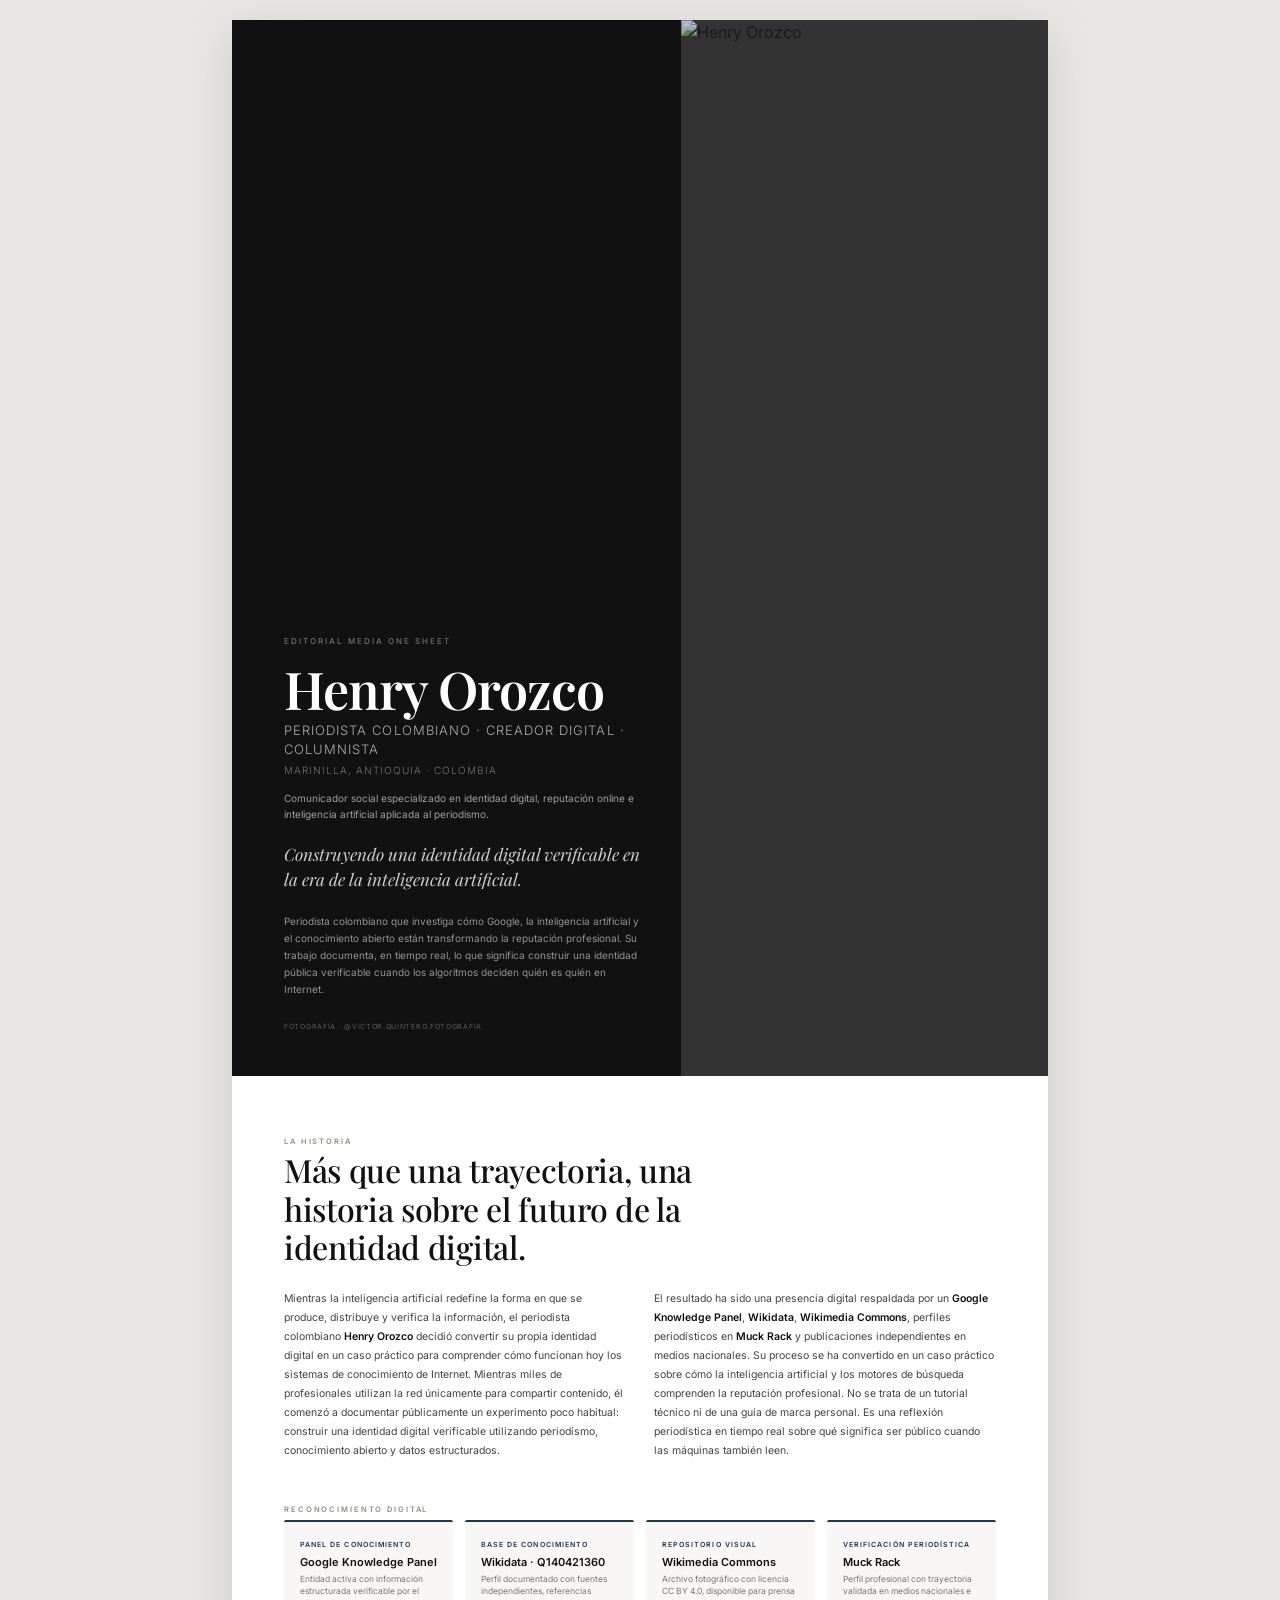
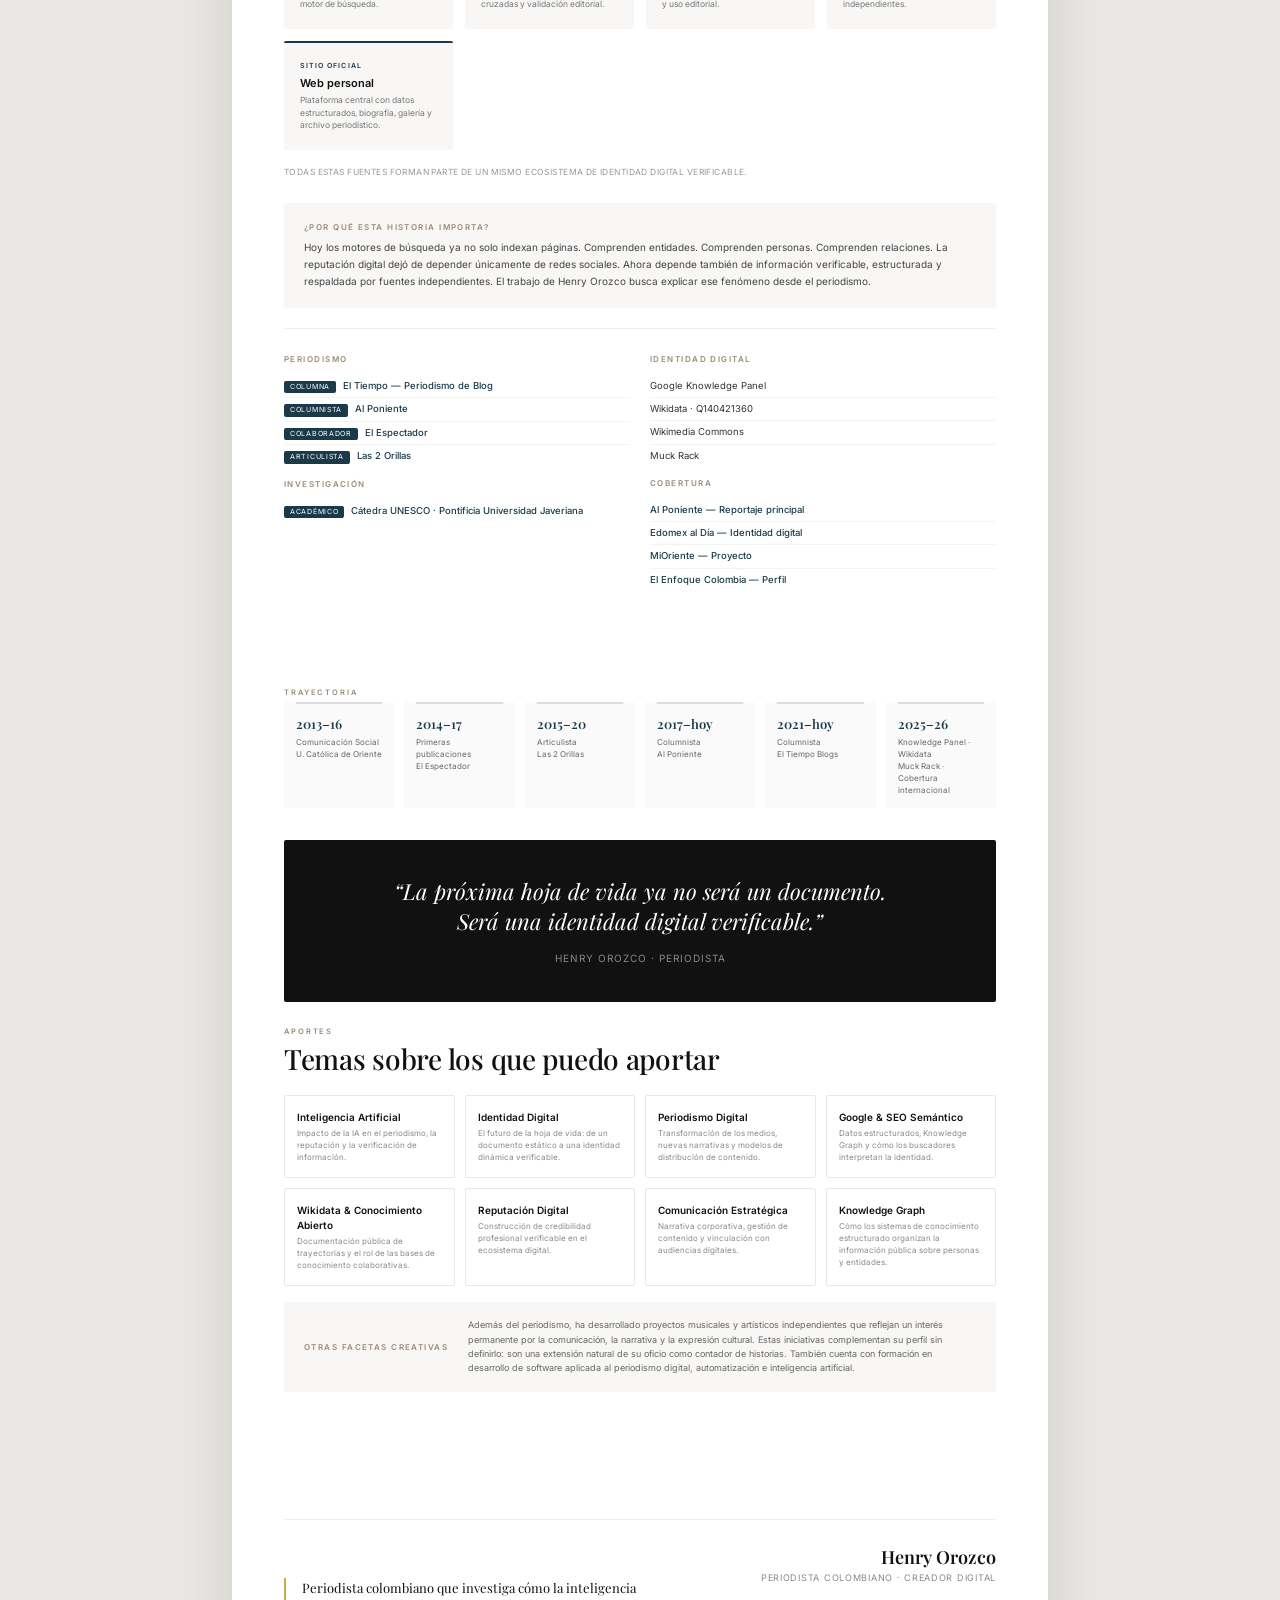
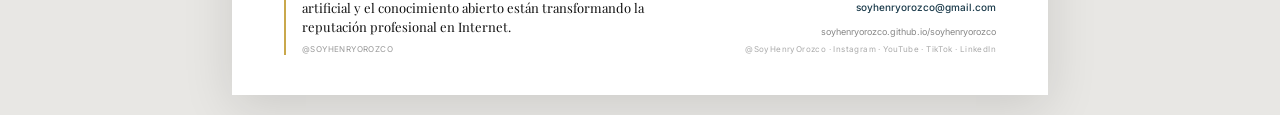
==== commit 87889b5b: "Revisión editorial — biografía narrativa, reconocimiento digital, logros categorizados, timeline 6 h" ====
--- a/onesheet-prensa.html
+++ b/onesheet-prensa.html
@@ -84,7 +84,15 @@
     opacity: 0.4;
     letter-spacing: 0.1em;
     text-transform: uppercase;
-    margin-bottom: 28px;
+    margin-bottom: 12px;
+}
+.p1-left .specialty {
+    font-size: 10px;
+    font-weight: 400;
+    opacity: 0.6;
+    line-height: 1.6;
+    margin-bottom: 20px;
+    max-width: 420px;
 }
 .p1-left .headline {
     font-family: 'Playfair Display', Georgia, serif;
@@ -316,6 +324,9 @@
     grid-template-columns: repeat(5, 1fr);
     gap: 10px;
 }
+.p3-timeline {
+    grid-template-columns: repeat(6, 1fr);
+}
 .timeline-item {
     padding: 12px;
     background: #fafafa;
@@ -483,7 +494,7 @@
     .p2 { padding: 32px 24px; }
     .p2 .narrative, .evidence-row, .media-block { grid-template-columns: 1fr; }
     .highlight-grid, .topic-grid { grid-template-columns: repeat(2, 1fr); }
-    .timeline { grid-template-columns: repeat(2, 1fr); }
+    .timeline, .p3-timeline { grid-template-columns: repeat(3, 1fr); }
     .p3 { padding: 32px 24px; }
     .closing { grid-template-columns: 1fr; text-align: left; }
     .closing-contact { text-align: left; }
@@ -500,8 +511,9 @@
         <div class="p1-left">
             <p class="label">Editorial Media One Sheet</p>
             <h1>Henry Orozco</h1>
-            <p class="sub">Periodista · Creador digital · Columnista</p>
+            <p class="sub">Periodista colombiano · Creador digital · Columnista</p>
             <p class="origin">Marinilla, Antioquia · Colombia</p>
+            <p class="specialty">Comunicador social especializado en identidad digital, reputaci&oacute;n online e inteligencia artificial aplicada al periodismo.</p>
             <p class="headline">Construyendo una identidad digital verificable en la era de la inteligencia artificial.</p>
             <p class="intro">Periodista colombiano que investiga cómo Google, la inteligencia artificial y el conocimiento abierto están transformando la reputación profesional. Su trabajo documenta, en tiempo real, lo que significa construir una identidad pública verificable cuando los algoritmos deciden quién es quién en Internet.</p>
             <p class="credit">Fotografía · @victor.quintero.fotografia</p>
@@ -516,14 +528,16 @@
     <!-- ============ PAGE 2 ============ -->
     <div class="page p2">
         <p class="section-label">La historia</p>
-        <h2>Una historia que explica el futuro del periodismo</h2>
+        <h2>M&aacute;s que una trayectoria, una historia sobre el futuro de la identidad digital.</h2>
 
         <div class="narrative">
-            <p>Henry Orozco comenzó su carrera en medios locales del Oriente Antioqueño. Escribió para <strong>El Espectador</strong>, <strong>Las 2 Orillas</strong>, <strong>Al Poniente</strong> y, desde 2021, mantiene <strong>Periodismo de Blog</strong> en <strong>El Tiempo</strong>. Pero en el camino hizo una pregunta que cambiaría el rumbo de su trabajo: &iquest;qu&eacute; pasa cuando la reputaci&oacute;n de un periodista depende no solo de lo que publica, sino de c&oacute;mo los sistemas de inteligencia artificial interpretan, organizan y muestran esa informaci&oacute;n al mundo?</p>
-            <p>En lugar de esperar una respuesta, decidi&oacute; documentar la suya. Comenz&oacute; a construir, de manera p&uacute;blica y verificable, su propia identidad digital. Cada paso qued&oacute; registrado: la creaci&oacute;n de un panel de conocimiento en Google, la documentaci&oacute;n de su trayectoria en Wikidata y Wikimedia Commons, la implementaci&oacute;n de datos estructurados en su sitio web, la vinculaci&oacute;n de referencias independientes en medios nacionales. El proceso, que hoy sigue en marcha, se convirti&oacute; en un caso pr&aacute;ctico sobre c&oacute;mo se construye la credibilidad profesional cuando las m&aacute;quinas tambi&eacute;n leen.</p>
-        </div>
-
-        <div class="highlight-grid">
+            <p>Mientras la inteligencia artificial redefine la forma en que se produce, distribuye y verifica la informaci&oacute;n, el periodista colombiano <strong>Henry Orozco</strong> decidi&oacute; convertir su propia identidad digital en un caso pr&aacute;ctico para comprender c&oacute;mo funcionan hoy los sistemas de conocimiento de Internet. Mientras miles de profesionales utilizan la red &uacute;nicamente para compartir contenido, &eacute;l comenz&oacute; a documentar p&uacute;blicamente un experimento poco habitual: construir una identidad digital verificable utilizando periodismo, conocimiento abierto y datos estructurados.</p>
+            <p>El resultado ha sido una presencia digital respaldada por un <strong>Google Knowledge Panel</strong>, <strong>Wikidata</strong>, <strong>Wikimedia Commons</strong>, perfiles period&iacute;sticos en <strong>Muck Rack</strong> y publicaciones independientes en medios nacionales. Su proceso se ha convertido en un caso pr&aacute;ctico sobre c&oacute;mo la inteligencia artificial y los motores de b&uacute;squeda comprenden la reputaci&oacute;n profesional. No se trata de un tutorial t&eacute;cnico ni de una gu&iacute;a de marca personal. Es una reflexi&oacute;n period&iacute;stica en tiempo real sobre qu&eacute; significa ser p&uacute;blico cuando las m&aacute;quinas tambi&eacute;n leen.</p>
+        </div>
+
+        <!-- RECONOCIMIENTO DIGITAL -->
+        <p class="section-label" style="margin-top:8px;">Reconocimiento digital</p>
+        <div class="highlight-grid" style="margin-bottom:16px;">
             <div class="highlight-card">
                 <p class="hc-label">Panel de conocimiento</p>
                 <p class="hc-title">Google Knowledge Panel</p>
@@ -544,25 +558,47 @@
                 <p class="hc-title">Muck Rack</p>
                 <p class="hc-desc">Perfil profesional con trayectoria validada en medios nacionales e independientes.</p>
             </div>
+            <div class="highlight-card">
+                <p class="hc-label">Sitio oficial</p>
+                <p class="hc-title">Web personal</p>
+                <p class="hc-desc">Plataforma central con datos estructurados, biograf&iacute;a, galer&iacute;a y archivo period&iacute;stico.</p>
+            </div>
+        </div>
+        <p style="font-size:8.5px;color:#999;margin-bottom:24px;letter-spacing:0.05em;text-transform:uppercase;">Todas estas fuentes forman parte de un mismo ecosistema de identidad digital verificable.</p>
+
+        <!-- WHY THIS MATTERS -->
+        <div style="background:#f8f7f6;padding:18px 20px;border-radius:2px;margin-bottom:20px;">
+            <p style="font-size:8px;letter-spacing:0.18em;text-transform:uppercase;color:#9a8c7a;font-weight:600;margin-bottom:6px;">&iquest;Por qu&eacute; esta historia importa?</p>
+            <p style="font-size:10px;line-height:1.7;color:#444;">Hoy los motores de b&uacute;squeda ya no solo indexan p&aacute;ginas. Comprenden entidades. Comprenden personas. Comprenden relaciones. La reputaci&oacute;n digital dej&oacute; de depender &uacute;nicamente de redes sociales. Ahora depende tambi&eacute;n de informaci&oacute;n verificable, estructurada y respaldada por fuentes independientes. El trabajo de Henry Orozco busca explicar ese fen&oacute;meno desde el periodismo.</p>
         </div>
 
         <div class="evidence-row">
             <div class="evidence-col">
-                <h4>Publicaciones propias</h4>
+                <h4>Periodismo</h4>
                 <ul>
                     <li><span class="tag-ev">Columna</span> <a href="https://blogs.eltiempo.com/periodismodeblog/">El Tiempo &mdash; Periodismo de Blog</a></li>
                     <li><span class="tag-ev">Columnista</span> <a href="https://alponiente.com/author/henry-orozco/">Al Poniente</a></li>
                     <li><span class="tag-ev">Colaborador</span> <a href="https://www.elespectador.com/">El Espectador</a></li>
                     <li><span class="tag-ev">Articulista</span> <a href="https://www.las2orillas.co/">Las 2 Orillas</a></li>
+                </ul>
+                <h4 style="margin-top:10px;">Investigaci&oacute;n</h4>
+                <ul>
                     <li><span class="tag-ev">Acad&eacute;mico</span> <a href="https://www.javeriana.edu.co/unesco/humanidadesDigitales/ponencias/IV_68.html">C&aacute;tedra UNESCO &middot; Pontificia Universidad Javeriana</a></li>
                 </ul>
             </div>
             <div class="evidence-col">
-                <h4>Cobertura sobre su trabajo</h4>
+                <h4>Identidad digital</h4>
+                <ul>
+                    <li>Google Knowledge Panel</li>
+                    <li>Wikidata &middot; Q140421360</li>
+                    <li>Wikimedia Commons</li>
+                    <li>Muck Rack</li>
+                </ul>
+                <h4 style="margin-top:10px;">Cobertura</h4>
                 <ul>
                     <li><a href="https://alponiente.com/henry-orozco-el-periodista-antioqueno-que-decidio-convertir-su-propia-evolucion-profesional-en-una-historia-para-contar/">Al Poniente &mdash; Reportaje principal</a></li>
                     <li><a href="https://edomexaldia.com/la-proxima-hoja-de-vida-podria-no-ser-un-documento-sino-una-identidad-digital-la-reflexion-del-periodista-colombiano-henry-orozco/">Edomex al D&iacute;a &mdash; Identidad digital</a></li>
-                    <li><a href="https://mioriente.com/altiplano/somos-provincia-abt-el-aplicativo-para-conocer-la-oferta-turistica-del-oriente.html">MiOriente &mdash; Proyecto Somos Provincia</a></li>
+                    <li><a href="https://mioriente.com/altiplano/somos-provincia-abt-el-aplicativo-para-conocer-la-oferta-turistica-del-oriente.html">MiOriente &mdash; Proyecto</a></li>
                     <li><a href="https://www.elenfoquecolombia.com/post/henry-orozco-comunicador-social-que-usa-el-mundo-digital-para-ayudar-a-los-mas-necesitados">El Enfoque Colombia &mdash; Perfil</a></li>
                 </ul>
             </div>
@@ -571,108 +607,98 @@
 
     <!-- ============ PAGE 3 ============ -->
     <div class="page p3">
+
+        <!-- TIMELINE -->
+        <div class="timeline-section">
+            <p class="section-label">Trayectoria</p>
+            <div class="timeline p3-timeline">
+                <div class="timeline-item">
+                    <p class="ti-year">2013&ndash;16</p>
+                    <p class="ti-text">Comunicaci&oacute;n Social<br>U. Cat&oacute;lica de Oriente</p>
+                </div>
+                <div class="timeline-item">
+                    <p class="ti-year">2014&ndash;17</p>
+                    <p class="ti-text">Primeras publicaciones<br>El Espectador</p>
+                </div>
+                <div class="timeline-item">
+                    <p class="ti-year">2015&ndash;20</p>
+                    <p class="ti-text">Articulista<br>Las 2 Orillas</p>
+                </div>
+                <div class="timeline-item">
+                    <p class="ti-year">2017&ndash;hoy</p>
+                    <p class="ti-text">Columnista<br>Al Poniente</p>
+                </div>
+                <div class="timeline-item">
+                    <p class="ti-year">2021&ndash;hoy</p>
+                    <p class="ti-text">Columnista<br>El Tiempo Blogs</p>
+                </div>
+                <div class="timeline-item">
+                    <p class="ti-year">2025&ndash;26</p>
+                    <p class="ti-text">Knowledge Panel &middot; Wikidata<br>Muck Rack &middot; Cobertura internacional</p>
+                </div>
+            </div>
+        </div>
+
+        <!-- BIG EDITORIAL QUOTE -->
+        <div style="background:#111;color:#fff;padding:36px 36px;border-radius:2px;margin-bottom:24px;text-align:center;">
+            <p style="font-family:'Playfair Display',Georgia,serif;font-size:22px;font-style:italic;font-weight:400;line-height:1.4;max-width:560px;margin:0 auto;">&ldquo;La pr&oacute;xima hoja de vida ya no ser&aacute; un documento.<br>Ser&aacute; una identidad digital verificable.&rdquo;</p>
+            <p style="font-size:10px;color:#888;margin-top:14px;letter-spacing:0.1em;text-transform:uppercase;">Henry Orozco &middot; Periodista</p>
+        </div>
+
+        <!-- TOPICS -->
         <p class="section-label">Aportes</p>
         <h2>Temas sobre los que puedo aportar</h2>
 
-        <div class="topic-grid">
+        <div class="topic-grid" style="margin-bottom:16px;">
             <div class="topic-card">
                 <p class="tc-title">Inteligencia Artificial</p>
                 <p class="tc-desc">Impacto de la IA en el periodismo, la reputaci&oacute;n y la verificaci&oacute;n de informaci&oacute;n.</p>
             </div>
             <div class="topic-card">
+                <p class="tc-title">Identidad Digital</p>
+                <p class="tc-desc">El futuro de la hoja de vida: de un documento est&aacute;tico a una identidad din&aacute;mica verificable.</p>
+            </div>
+            <div class="topic-card">
                 <p class="tc-title">Periodismo Digital</p>
                 <p class="tc-desc">Transformaci&oacute;n de los medios, nuevas narrativas y modelos de distribuci&oacute;n de contenido.</p>
+            </div>
+            <div class="topic-card">
+                <p class="tc-title">Google &amp; SEO Sem&aacute;ntico</p>
+                <p class="tc-desc">Datos estructurados, Knowledge Graph y c&oacute;mo los buscadores interpretan la identidad.</p>
+            </div>
+            <div class="topic-card">
+                <p class="tc-title">Wikidata &amp; Conocimiento Abierto</p>
+                <p class="tc-desc">Documentaci&oacute;n p&uacute;blica de trayectorias y el rol de las bases de conocimiento colaborativas.</p>
             </div>
             <div class="topic-card">
                 <p class="tc-title">Reputaci&oacute;n Digital</p>
                 <p class="tc-desc">Construcci&oacute;n de credibilidad profesional verificable en el ecosistema digital.</p>
             </div>
             <div class="topic-card">
-                <p class="tc-title">Google &amp; SEO Sem&aacute;ntico</p>
-                <p class="tc-desc">Datos estructurados, Knowledge Graph y c&oacute;mo los buscadores interpretan la identidad.</p>
-            </div>
-            <div class="topic-card">
-                <p class="tc-title">Wikidata &amp; Conocimiento Abierto</p>
-                <p class="tc-desc">Documentaci&oacute;n p&uacute;blica de trayectorias y el rol de las bases de conocimiento colaborativas.</p>
-            </div>
-            <div class="topic-card">
-                <p class="tc-title">Marca Personal</p>
-                <p class="tc-desc">Estrategias de posicionamiento profesional basadas en evidencia, no en autopromoci&oacute;n.</p>
-            </div>
-            <div class="topic-card">
                 <p class="tc-title">Comunicaci&oacute;n Estrat&eacute;gica</p>
                 <p class="tc-desc">Narrativa corporativa, gesti&oacute;n de contenido y vinculaci&oacute;n con audiencias digitales.</p>
             </div>
             <div class="topic-card">
-                <p class="tc-title">Identidad Digital</p>
-                <p class="tc-desc">El futuro de la hoja de vida: de un documento est&aacute;tico a una identidad din&aacute;mica verificable.</p>
-            </div>
-        </div>
-
-        <!-- TIMELINE -->
-        <div class="timeline-section">
-            <h4>Trayectoria</h4>
-            <div class="timeline">
-                <div class="timeline-item">
-                    <p class="ti-year">2013&ndash;16</p>
-                    <p class="ti-text">Universidad Cat&oacute;lica de Oriente · Comunicaci&oacute;n Social</p>
-                </div>
-                <div class="timeline-item">
-                    <p class="ti-year">2014&ndash;19</p>
-                    <p class="ti-text">Colaborador en El Espectador y Las 2 Orillas</p>
-                </div>
-                <div class="timeline-item">
-                    <p class="ti-year">2015</p>
-                    <p class="ti-text">Coautor · C&aacute;tedra UNESCO · Pontificia Universidad Javeriana</p>
-                </div>
-                <div class="timeline-item">
-                    <p class="ti-year">2021&ndash;hoy</p>
-                    <p class="ti-text">Columnista · El Tiempo · Periodismo de Blog</p>
-                </div>
-                <div class="timeline-item">
-                    <p class="ti-year">2025&ndash;26</p>
-                    <p class="ti-text">Investigaci&oacute;n sobre identidad digital · Knowledge Panel · Wikidata · Muck Rack</p>
-                </div>
-            </div>
-        </div>
-
-        <!-- MEDIA -->
-        <div class="media-block">
-            <div>
-                <h4>Medios donde ha publicado</h4>
-                <ul>
-                    <li>El Tiempo Blogs</li>
-                    <li>Al Poniente</li>
-                    <li>Las 2 Orillas</li>
-                    <li>El Espectador</li>
-                </ul>
-            </div>
-            <div>
-                <h4>Medios que han cubierto su trabajo</h4>
-                <ul>
-                    <li>Al Poniente</li>
-                    <li>MiOriente</li>
-                    <li>El Enfoque Colombia</li>
-                    <li>Edomex al D&iacute;a</li>
-                </ul>
+                <p class="tc-title">Knowledge Graph</p>
+                <p class="tc-desc">C&oacute;mo los sistemas de conocimiento estructurado organizan la informaci&oacute;n p&uacute;blica sobre personas y entidades.</p>
             </div>
         </div>
 
         <!-- CREATIVE FACET -->
         <div class="creative-facet">
             <h4>Otras facetas creativas</h4>
-            <p>Adem&aacute;s del periodismo, ha desarrollado proyectos musicales y art&iacute;sticos independientes que reflejan un inter&eacute;s permanente por la comunicaci&oacute;n, la narrativa y la expresi&oacute;n cultural. Estas iniciativas complementan su perfil sin definirlo: son una extensi&oacute;n natural de su oficio como contador de historias.</p>
+            <p>Adem&aacute;s del periodismo, ha desarrollado proyectos musicales y art&iacute;sticos independientes que reflejan un inter&eacute;s permanente por la comunicaci&oacute;n, la narrativa y la expresi&oacute;n cultural. Estas iniciativas complementan su perfil sin definirlo: son una extensi&oacute;n natural de su oficio como contador de historias. Tambi&eacute;n cuenta con formaci&oacute;n en desarrollo de software aplicada al periodismo digital, automatizaci&oacute;n e inteligencia artificial.</p>
         </div>
 
         <!-- CLOSING -->
         <div class="closing">
-            <div class="closing-quote">
-                &ldquo;La pr&oacute;xima hoja de vida ya no ser&aacute; un documento, sino una identidad digital verificable.&rdquo;
-                <span class="cq-attrib">Henry Orozco</span>
+            <div class="closing-quote" style="font-size:13px;font-style:normal;border-left:2px solid #c9a84c;padding-left:16px;">
+                Periodista colombiano que investiga c&oacute;mo la inteligencia artificial y el conocimiento abierto est&aacute;n transformando la reputaci&oacute;n profesional en Internet.
+                <span class="cq-attrib" style="font-size:8px;">@SoyHenryOrozco</span>
             </div>
             <div class="closing-contact">
                 <p class="cc-name">Henry Orozco</p>
-                <p class="cc-title">Periodista · Creador digital</p>
+                <p class="cc-title">Periodista colombiano · Creador digital</p>
                 <a class="cc-email" href="mailto:soyhenryorozco@gmail.com">soyhenryorozco@gmail.com</a><br>
                 <a class="cc-web" href="https://soyhenryorozco.github.io/soyhenryorozco/">soyhenryorozco.github.io/soyhenryorozco</a>
                 <p class="cc-social">@SoyHenryOrozco · Instagram · YouTube · TikTok · LinkedIn</p>
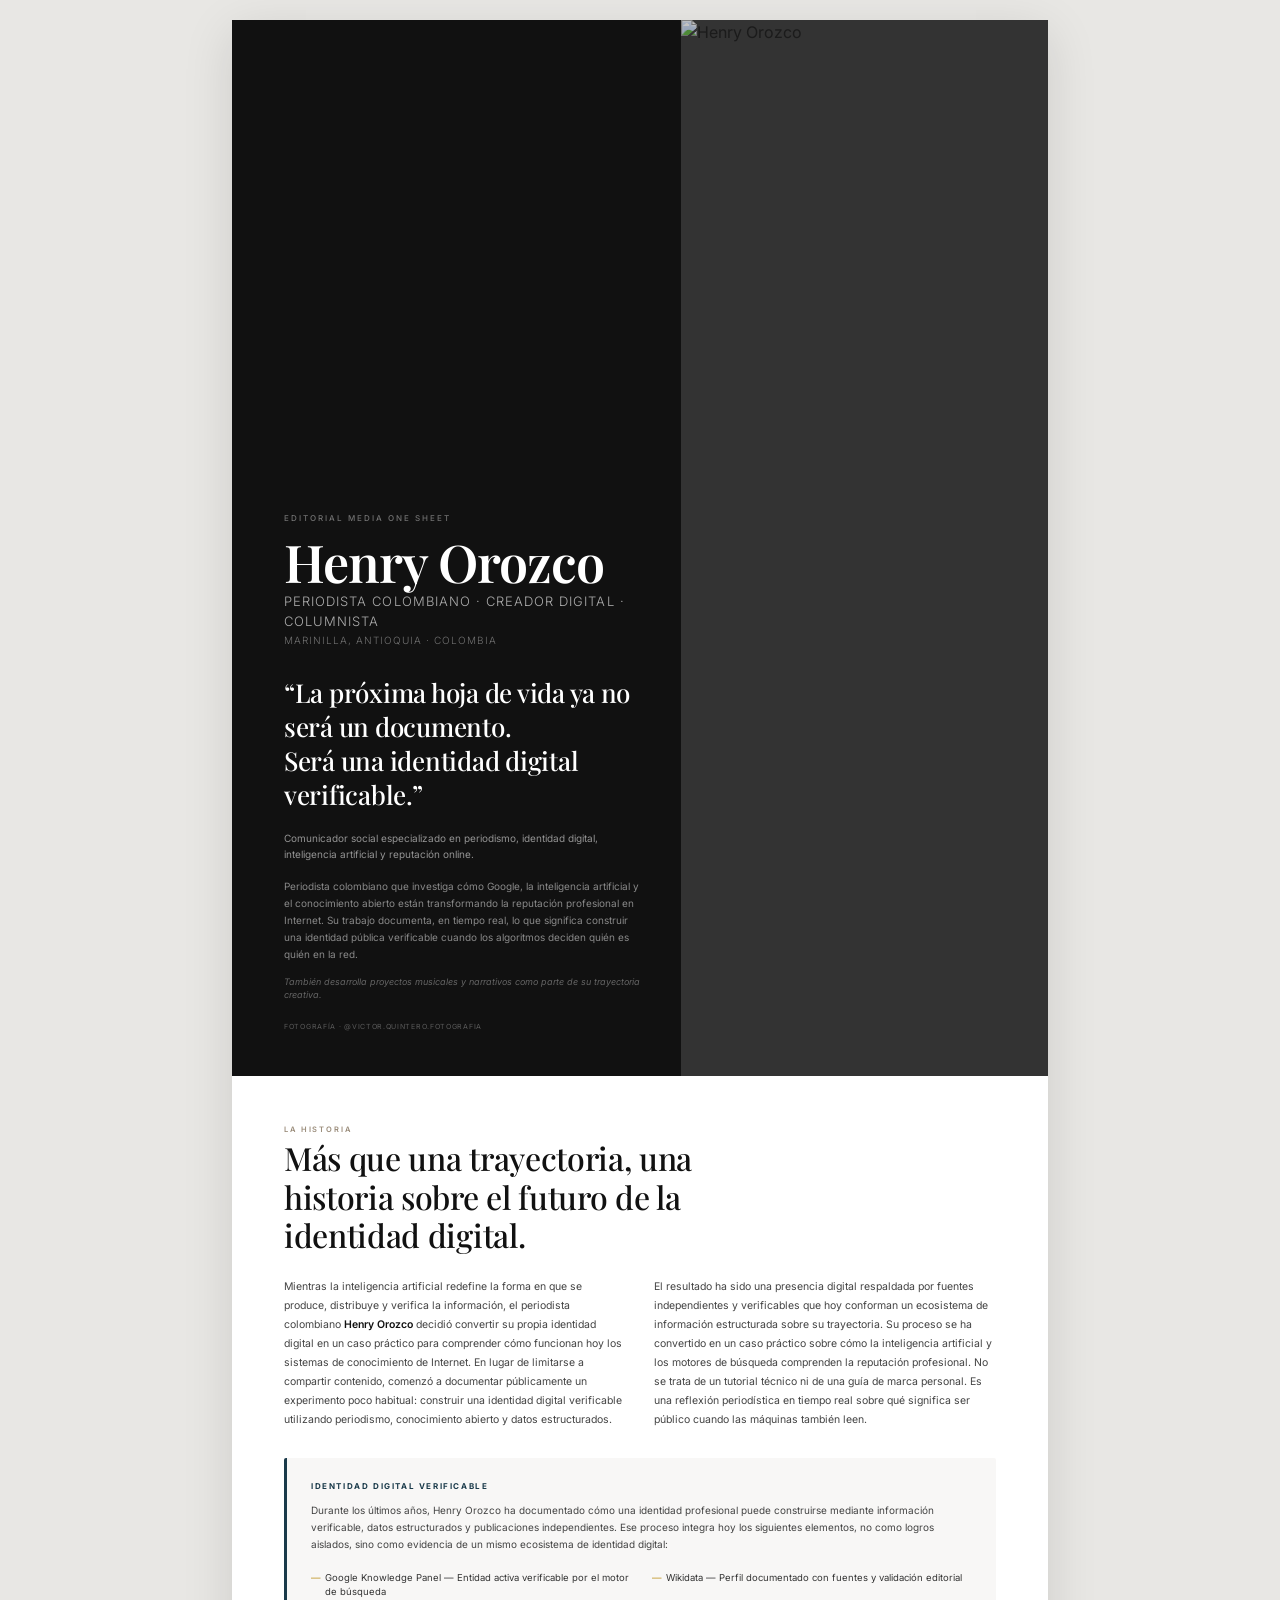
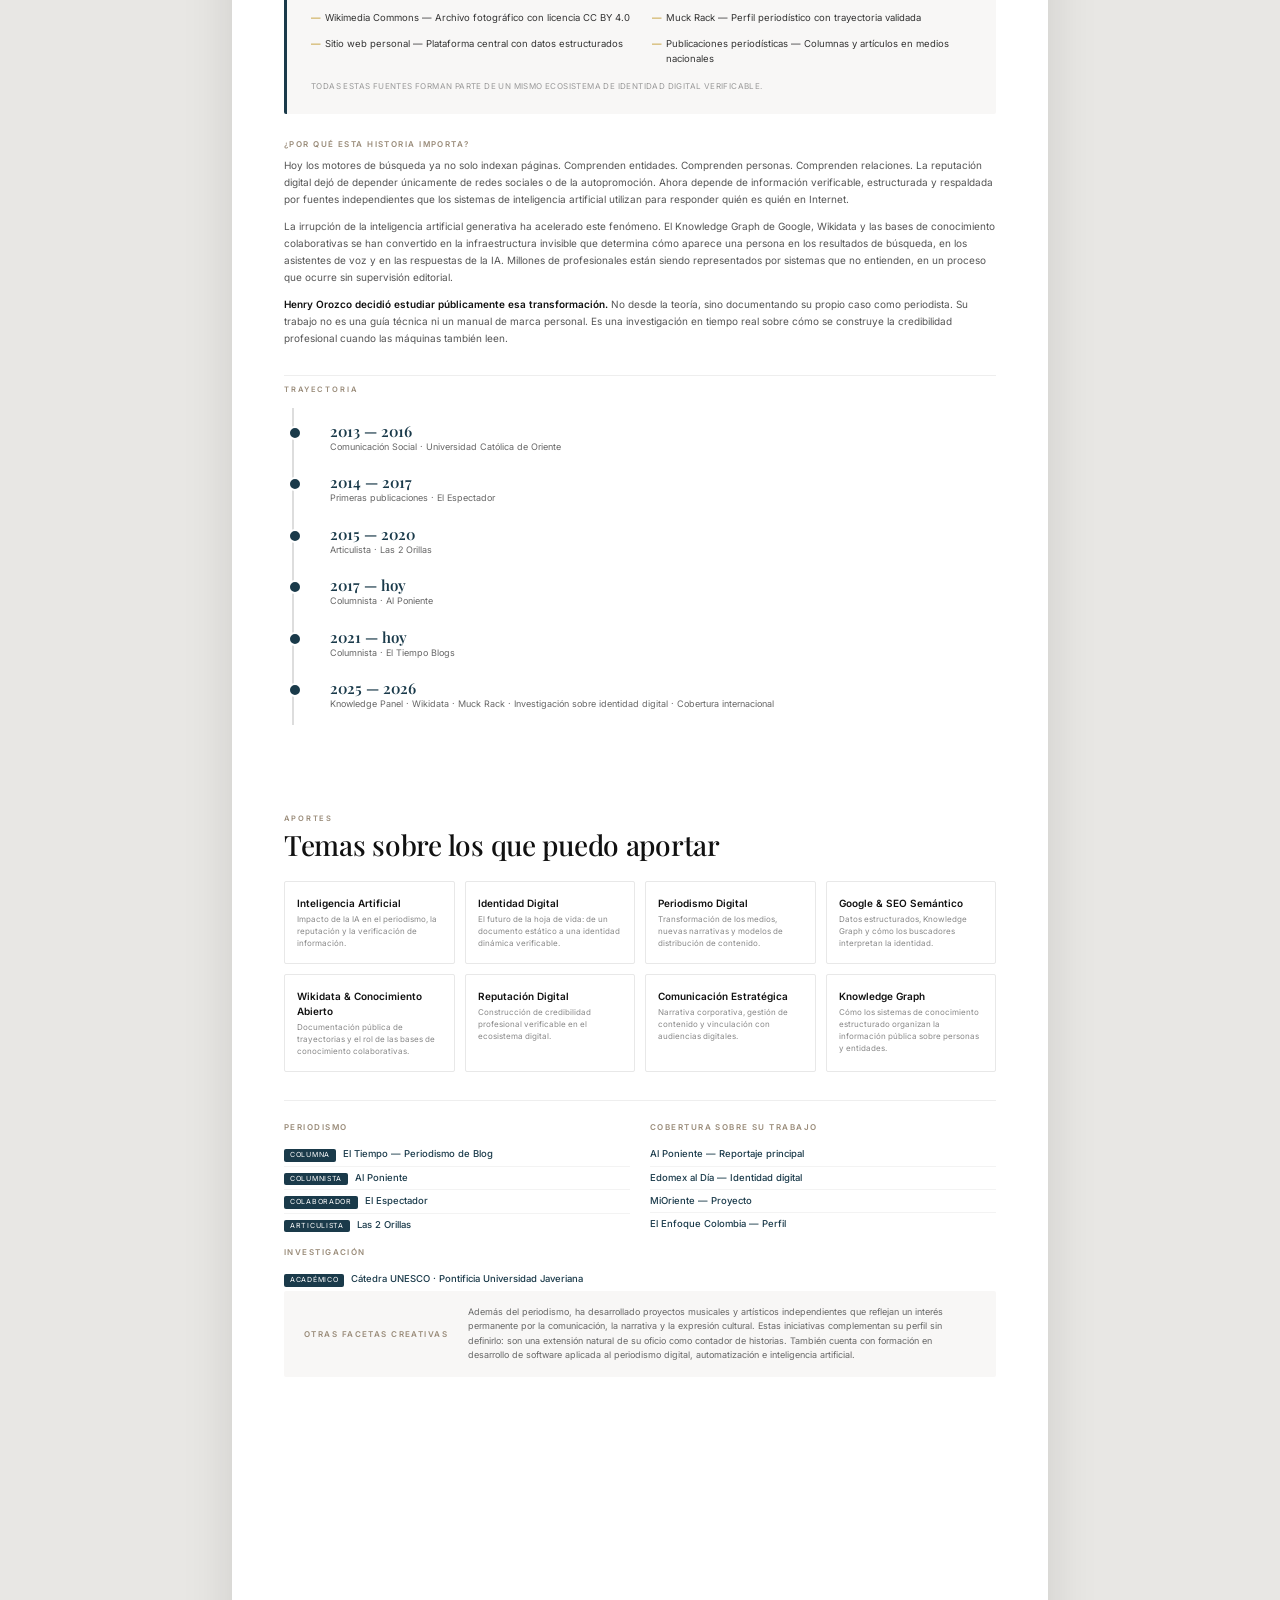
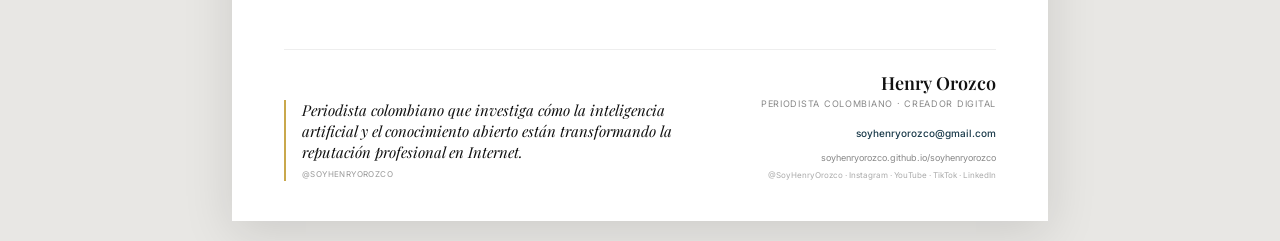
==== commit 99f8bebf: "Reestructuración completa: quote abre portada, bio limpia, bloque Identidad Digital Verificable, tim" ====
--- a/onesheet-prensa.html
+++ b/onesheet-prensa.html
@@ -20,7 +20,6 @@
     -webkit-font-smoothing: antialiased;
 }
 
-/* Sheet container */
 .sheet {
     max-width: 8.5in;
     margin: 20px auto;
@@ -29,16 +28,13 @@
     overflow: hidden;
 }
 
-/* ===== PAGE ===== */
 .page {
     width: 100%;
     min-height: 11in;
     position: relative;
     overflow: hidden;
 }
-.page + .page {
-    border-top: 0;
-}
+.page + .page { border-top: 0; }
 
 /* ===== PAGE 1 — HERO ===== */
 .p1 {
@@ -60,7 +56,7 @@
     text-transform: uppercase;
     font-weight: 500;
     opacity: 0.4;
-    margin-bottom: 16px;
+    margin-bottom: 12px;
 }
 .p1-left h1 {
     font-family: 'Playfair Display', Georgia, serif;
@@ -68,7 +64,7 @@
     font-weight: 600;
     letter-spacing: -0.02em;
     line-height: 1;
-    margin-bottom: 6px;
+    margin-bottom: 4px;
 }
 .p1-left .sub {
     font-size: 13px;
@@ -76,7 +72,7 @@
     opacity: 0.65;
     letter-spacing: 0.08em;
     text-transform: uppercase;
-    margin-bottom: 3px;
+    margin-bottom: 2px;
 }
 .p1-left .origin {
     font-size: 10px;
@@ -84,36 +80,43 @@
     opacity: 0.4;
     letter-spacing: 0.1em;
     text-transform: uppercase;
-    margin-bottom: 12px;
+    margin-bottom: 28px;
+}
+.p1-left .big-quote {
+    font-family: 'Playfair Display', Georgia, serif;
+    font-size: 26px;
+    font-weight: 500;
+    line-height: 1.3;
+    letter-spacing: -0.01em;
+    color: #fff;
+    margin-bottom: 18px;
+    max-width: 420px;
 }
 .p1-left .specialty {
     font-size: 10px;
     font-weight: 400;
-    opacity: 0.6;
+    opacity: 0.55;
     line-height: 1.6;
-    margin-bottom: 20px;
+    margin-bottom: 16px;
     max-width: 420px;
-}
-.p1-left .headline {
-    font-family: 'Playfair Display', Georgia, serif;
-    font-size: 17px;
-    font-style: italic;
-    font-weight: 400;
-    line-height: 1.5;
-    opacity: 0.8;
-    max-width: 420px;
-    margin-bottom: 20px;
 }
 .p1-left .intro {
     font-size: 10px;
     line-height: 1.7;
-    opacity: 0.55;
+    opacity: 0.5;
     max-width: 400px;
+    margin-bottom: 12px;
+}
+.p1-left .creative-note {
+    font-size: 9px;
+    font-style: italic;
+    opacity: 0.35;
+    max-width: 380px;
+    margin-bottom: 20px;
 }
 .p1-left .credit {
     font-size: 7px;
     opacity: 0.3;
-    margin-top: 24px;
     letter-spacing: 0.1em;
     text-transform: uppercase;
 }
@@ -130,9 +133,9 @@
     opacity: 0.7;
 }
 
-/* ===== PAGE 2 — NARRATIVE ===== */
+/* ===== PAGE 2 — NARRATIVE + ECOSYSTEM + WHY + TIMELINE ===== */
 .p2 {
-    padding: 60px 52px 48px;
+    padding: 48px 52px 40px;
     display: flex;
     flex-direction: column;
     min-height: 11in;
@@ -159,7 +162,7 @@
     display: grid;
     grid-template-columns: 1fr 1fr;
     gap: 28px;
-    margin-bottom: 36px;
+    margin-bottom: 28px;
 }
 .p2 .narrative p {
     font-size: 10.5px;
@@ -171,36 +174,122 @@
     color: #111;
 }
 
-/* highlight blocks */
-.highlight-grid {
+/* ECO BLOCK — Identidad Digital Verificable */
+.eco-block {
+    background: #f8f7f6;
+    padding: 22px 24px;
+    border-radius: 2px;
+    border-left: 3px solid #1a3a4a;
+    margin-bottom: 24px;
+}
+.eco-block .eco-label {
+    font-size: 8px;
+    letter-spacing: 0.2em;
+    text-transform: uppercase;
+    color: #1a3a4a;
+    font-weight: 700;
+    margin-bottom: 10px;
+}
+.eco-block .eco-intro {
+    font-size: 10px;
+    line-height: 1.7;
+    color: #444;
+    margin-bottom: 14px;
+}
+.eco-block ul {
+    list-style: none;
+    padding: 0;
     display: grid;
-    grid-template-columns: repeat(4, 1fr);
-    gap: 12px;
-    margin-bottom: 36px;
-}
-.highlight-card {
-    padding: 18px 16px;
-    background: #f8f7f6;
-    border-radius: 2px;
-    border-top: 2px solid #1a3a4a;
-}
-.highlight-card .hc-label {
-    font-size: 7px;
-    letter-spacing: 0.15em;
-    text-transform: uppercase;
+    grid-template-columns: 1fr 1fr;
+    gap: 4px 20px;
+}
+.eco-block ul li {
+    font-size: 9.5px;
+    color: #333;
+    padding: 4px 0 4px 14px;
+    position: relative;
+}
+.eco-block ul li::before {
+    content: '—';
+    position: absolute;
+    left: 0;
+    color: #c9a84c;
+    font-weight: 600;
+}
+.eco-block .eco-footer {
+    font-size: 8px;
+    color: #999;
+    margin-top: 10px;
+    letter-spacing: 0.05em;
+    text-transform: uppercase;
+}
+
+/* WHY IT MATTERS */
+.why-section {
+    margin-bottom: 28px;
+}
+.why-section .why-label {
+    font-size: 8px;
+    letter-spacing: 0.18em;
+    text-transform: uppercase;
+    color: #9a8c7a;
+    font-weight: 600;
+    margin-bottom: 6px;
+}
+.why-section p {
+    font-size: 10px;
+    line-height: 1.7;
+    color: #555;
+    margin-bottom: 10px;
+}
+.why-section p:last-child {
+    margin-bottom: 0;
+}
+.why-section p strong {
+    color: #111;
+    font-weight: 600;
+}
+
+/* VERTICAL TIMELINE */
+.v-timeline {
+    position: relative;
+    padding: 4px 0 4px 28px;
+    margin-top: auto;
+}
+.v-timeline::before {
+    content: '';
+    position: absolute;
+    left: 8px;
+    top: 0;
+    bottom: 0;
+    width: 1.5px;
+    background: #ddd;
+}
+.v-tl-item {
+    position: relative;
+    padding: 10px 0 10px 18px;
+}
+.v-tl-item::before {
+    content: '';
+    position: absolute;
+    left: -24px;
+    top: 14px;
+    width: 10px;
+    height: 10px;
+    border-radius: 50%;
+    background: #1a3a4a;
+    border: 2px solid #fff;
+}
+.v-tl-item .v-year {
+    font-family: 'Playfair Display', Georgia, serif;
+    font-size: 15px;
+    font-weight: 600;
     color: #1a3a4a;
-    font-weight: 600;
-    margin-bottom: 4px;
-}
-.highlight-card .hc-title {
-    font-size: 11px;
-    font-weight: 600;
-    color: #111;
-    margin-bottom: 2px;
-}
-.highlight-card .hc-desc {
-    font-size: 8.5px;
-    color: #777;
+    line-height: 1.2;
+}
+.v-tl-item .v-text {
+    font-size: 9px;
+    color: #666;
     line-height: 1.5;
 }
 
@@ -209,8 +298,7 @@
     display: grid;
     grid-template-columns: 1fr 1fr;
     gap: 20px;
-    margin-top: auto;
-    padding-top: 24px;
+    padding-top: 20px;
     border-top: 1px solid #eee;
 }
 .evidence-col h4 {
@@ -231,17 +319,13 @@
     padding: 4px 0;
     border-bottom: 1px solid #f3f3f3;
 }
-.evidence-col ul li:last-child {
-    border-bottom: none;
-}
+.evidence-col ul li:last-child { border-bottom: none; }
 .evidence-col ul li a {
     color: #1a3a4a;
     text-decoration: none;
     font-weight: 500;
 }
-.evidence-col ul li a:hover {
-    text-decoration: underline;
-}
+.evidence-col ul li a:hover { text-decoration: underline; }
 .evidence-col ul li .tag-ev {
     display: inline-block;
     font-size: 7px;
@@ -254,7 +338,7 @@
     margin-right: 4px;
 }
 
-/* ===== PAGE 3 — TOPICS, TIMELINE, CLOSING ===== */
+/* ===== PAGE 3 — TOPICS + CLOSING ===== */
 .p3 {
     padding: 48px 52px 40px;
     display: flex;
@@ -284,7 +368,7 @@
     display: grid;
     grid-template-columns: repeat(4, 1fr);
     gap: 10px;
-    margin-bottom: 36px;
+    margin-bottom: 28px;
 }
 .topic-card {
     padding: 14px 12px;
@@ -292,9 +376,7 @@
     border-radius: 2px;
     transition: border-color 0.2s;
 }
-.topic-card:hover {
-    border-color: #1a3a4a;
-}
+.topic-card:hover { border-color: #1a3a4a; }
 .topic-card .tc-title {
     font-size: 10px;
     font-weight: 600;
@@ -307,92 +389,10 @@
     line-height: 1.5;
 }
 
-/* timeline */
-.timeline-section {
-    margin-bottom: 32px;
-}
-.timeline-section h4 {
-    font-size: 8px;
-    letter-spacing: 0.18em;
-    text-transform: uppercase;
-    color: #9a8c7a;
-    font-weight: 600;
-    margin-bottom: 14px;
-}
-.timeline {
-    display: grid;
-    grid-template-columns: repeat(5, 1fr);
-    gap: 10px;
-}
-.p3-timeline {
-    grid-template-columns: repeat(6, 1fr);
-}
-.timeline-item {
-    padding: 12px;
-    background: #fafafa;
-    border-radius: 2px;
-    position: relative;
-}
-.timeline-item::before {
-    content: '';
-    position: absolute;
-    top: 0;
-    left: 12px;
-    right: 12px;
-    height: 2px;
-    background: #ddd;
-}
-.timeline-item .ti-year {
-    font-family: 'Playfair Display', Georgia, serif;
-    font-size: 13px;
-    font-weight: 600;
-    color: #1a3a4a;
-    margin-bottom: 2px;
-}
-.timeline-item .ti-text {
-    font-size: 8px;
-    color: #666;
-    line-height: 1.5;
-}
-
-/* media columns */
-.media-block {
-    display: grid;
-    grid-template-columns: 1fr 1fr;
-    gap: 20px;
-    margin-bottom: 28px;
-}
-.media-block h4 {
-    font-size: 8px;
-    letter-spacing: 0.18em;
-    text-transform: uppercase;
-    color: #9a8c7a;
-    font-weight: 600;
-    margin-bottom: 10px;
-}
-.media-block ul {
-    list-style: none;
-    padding: 0;
-}
-.media-block ul li {
-    font-size: 9.5px;
-    color: #333;
-    padding: 4px 0;
-    border-bottom: 1px solid #f3f3f3;
-}
-.media-block ul li a {
-    color: #1a3a4a;
-    text-decoration: none;
-    font-weight: 500;
-}
-.media-block ul li a:hover {
-    text-decoration: underline;
-}
-
-/* creative facet block — small */
+/* creative facet */
 .creative-facet {
     background: #f8f7f6;
-    padding: 16px 20px;
+    padding: 14px 20px;
     border-radius: 2px;
     margin-bottom: 24px;
     display: flex;
@@ -416,7 +416,7 @@
 /* closing */
 .closing {
     margin-top: auto;
-    padding-top: 24px;
+    padding-top: 20px;
     border-top: 1px solid #eee;
     display: grid;
     grid-template-columns: 1.3fr 1fr;
@@ -425,14 +425,16 @@
 }
 .closing-quote {
     font-family: 'Playfair Display', Georgia, serif;
-    font-size: 16px;
+    font-size: 15px;
     font-style: italic;
     color: #111;
-    line-height: 1.5;
+    line-height: 1.4;
+    border-left: 2px solid #c9a84c;
+    padding-left: 16px;
 }
 .closing-quote .cq-attrib {
     display: block;
-    font-size: 9px;
+    font-size: 8px;
     font-style: normal;
     font-family: 'Inter', sans-serif;
     color: #999;
@@ -462,9 +464,7 @@
     font-weight: 500;
     text-decoration: none;
 }
-.closing-contact .cc-email:hover {
-    text-decoration: underline;
-}
+.closing-contact .cc-email:hover { text-decoration: underline; }
 .closing-contact .cc-web {
     font-size: 9px;
     color: #888;
@@ -473,7 +473,6 @@
 .closing-contact .cc-social {
     font-size: 8px;
     color: #aaa;
-    letter-spacing: 0.05em;
     margin-top: 2px;
 }
 
@@ -490,11 +489,12 @@
     .p1 { grid-template-columns: 1fr; }
     .p1-left { padding: 32px 24px; }
     .p1-left h1 { font-size: 36px; }
-    .p1-right { height: 280px; }
+    .p1-left .big-quote { font-size: 20px; }
+    .p1-right { height: 260px; }
     .p2 { padding: 32px 24px; }
-    .p2 .narrative, .evidence-row, .media-block { grid-template-columns: 1fr; }
+    .p2 .narrative, .evidence-row { grid-template-columns: 1fr; }
     .highlight-grid, .topic-grid { grid-template-columns: repeat(2, 1fr); }
-    .timeline, .p3-timeline { grid-template-columns: repeat(3, 1fr); }
+    .eco-block ul { grid-template-columns: 1fr; }
     .p3 { padding: 32px 24px; }
     .closing { grid-template-columns: 1fr; text-align: left; }
     .closing-contact { text-align: left; }
@@ -506,17 +506,18 @@
 
 <div class="sheet">
 
-    <!-- ============ PAGE 1 ============ -->
+    <!-- ============ PAGE 1 — HERO ============ -->
     <div class="page p1">
         <div class="p1-left">
             <p class="label">Editorial Media One Sheet</p>
             <h1>Henry Orozco</h1>
             <p class="sub">Periodista colombiano · Creador digital · Columnista</p>
             <p class="origin">Marinilla, Antioquia · Colombia</p>
-            <p class="specialty">Comunicador social especializado en identidad digital, reputaci&oacute;n online e inteligencia artificial aplicada al periodismo.</p>
-            <p class="headline">Construyendo una identidad digital verificable en la era de la inteligencia artificial.</p>
-            <p class="intro">Periodista colombiano que investiga cómo Google, la inteligencia artificial y el conocimiento abierto están transformando la reputación profesional. Su trabajo documenta, en tiempo real, lo que significa construir una identidad pública verificable cuando los algoritmos deciden quién es quién en Internet.</p>
-            <p class="credit">Fotografía · @victor.quintero.fotografia</p>
+            <p class="big-quote">&ldquo;La pr&oacute;xima hoja de vida ya no ser&aacute; un documento.<br>Ser&aacute; una identidad digital verificable.&rdquo;</p>
+            <p class="specialty">Comunicador social especializado en periodismo, identidad digital, inteligencia artificial y reputaci&oacute;n online.</p>
+            <p class="intro">Periodista colombiano que investiga c&oacute;mo Google, la inteligencia artificial y el conocimiento abierto est&aacute;n transformando la reputaci&oacute;n profesional en Internet. Su trabajo documenta, en tiempo real, lo que significa construir una identidad p&uacute;blica verificable cuando los algoritmos deciden qui&eacute;n es qui&eacute;n en la red.</p>
+            <p class="creative-note">Tambi&eacute;n desarrolla proyectos musicales y narrativos como parte de su trayectoria creativa.</p>
+            <p class="credit">Fotograf&iacute;a &middot; @victor.quintero.fotografia</p>
         </div>
         <div class="p1-right">
             <img src="https://soyhenryorozco.github.io/soyhenryorozco/images/galeria/henry-orozco-periodista-digital.jpg"
@@ -525,53 +526,116 @@
         </div>
     </div>
 
-    <!-- ============ PAGE 2 ============ -->
+    <!-- ============ PAGE 2 — NARRATIVE + ECOSYSTEM + WHY + TIMELINE ============ -->
     <div class="page p2">
+
         <p class="section-label">La historia</p>
         <h2>M&aacute;s que una trayectoria, una historia sobre el futuro de la identidad digital.</h2>
 
         <div class="narrative">
-            <p>Mientras la inteligencia artificial redefine la forma en que se produce, distribuye y verifica la informaci&oacute;n, el periodista colombiano <strong>Henry Orozco</strong> decidi&oacute; convertir su propia identidad digital en un caso pr&aacute;ctico para comprender c&oacute;mo funcionan hoy los sistemas de conocimiento de Internet. Mientras miles de profesionales utilizan la red &uacute;nicamente para compartir contenido, &eacute;l comenz&oacute; a documentar p&uacute;blicamente un experimento poco habitual: construir una identidad digital verificable utilizando periodismo, conocimiento abierto y datos estructurados.</p>
-            <p>El resultado ha sido una presencia digital respaldada por un <strong>Google Knowledge Panel</strong>, <strong>Wikidata</strong>, <strong>Wikimedia Commons</strong>, perfiles period&iacute;sticos en <strong>Muck Rack</strong> y publicaciones independientes en medios nacionales. Su proceso se ha convertido en un caso pr&aacute;ctico sobre c&oacute;mo la inteligencia artificial y los motores de b&uacute;squeda comprenden la reputaci&oacute;n profesional. No se trata de un tutorial t&eacute;cnico ni de una gu&iacute;a de marca personal. Es una reflexi&oacute;n period&iacute;stica en tiempo real sobre qu&eacute; significa ser p&uacute;blico cuando las m&aacute;quinas tambi&eacute;n leen.</p>
-        </div>
-
-        <!-- RECONOCIMIENTO DIGITAL -->
-        <p class="section-label" style="margin-top:8px;">Reconocimiento digital</p>
-        <div class="highlight-grid" style="margin-bottom:16px;">
-            <div class="highlight-card">
-                <p class="hc-label">Panel de conocimiento</p>
-                <p class="hc-title">Google Knowledge Panel</p>
-                <p class="hc-desc">Entidad activa con informaci&oacute;n estructurada verificable por el motor de b&uacute;squeda.</p>
-            </div>
-            <div class="highlight-card">
-                <p class="hc-label">Base de conocimiento</p>
-                <p class="hc-title">Wikidata &middot; Q140421360</p>
-                <p class="hc-desc">Perfil documentado con fuentes independientes, referencias cruzadas y validaci&oacute;n editorial.</p>
-            </div>
-            <div class="highlight-card">
-                <p class="hc-label">Repositorio visual</p>
-                <p class="hc-title">Wikimedia Commons</p>
-                <p class="hc-desc">Archivo fotogr&aacute;fico con licencia CC BY 4.0, disponible para prensa y uso editorial.</p>
-            </div>
-            <div class="highlight-card">
-                <p class="hc-label">Verificaci&oacute;n period&iacute;stica</p>
-                <p class="hc-title">Muck Rack</p>
-                <p class="hc-desc">Perfil profesional con trayectoria validada en medios nacionales e independientes.</p>
-            </div>
-            <div class="highlight-card">
-                <p class="hc-label">Sitio oficial</p>
-                <p class="hc-title">Web personal</p>
-                <p class="hc-desc">Plataforma central con datos estructurados, biograf&iacute;a, galer&iacute;a y archivo period&iacute;stico.</p>
-            </div>
-        </div>
-        <p style="font-size:8.5px;color:#999;margin-bottom:24px;letter-spacing:0.05em;text-transform:uppercase;">Todas estas fuentes forman parte de un mismo ecosistema de identidad digital verificable.</p>
-
-        <!-- WHY THIS MATTERS -->
-        <div style="background:#f8f7f6;padding:18px 20px;border-radius:2px;margin-bottom:20px;">
-            <p style="font-size:8px;letter-spacing:0.18em;text-transform:uppercase;color:#9a8c7a;font-weight:600;margin-bottom:6px;">&iquest;Por qu&eacute; esta historia importa?</p>
-            <p style="font-size:10px;line-height:1.7;color:#444;">Hoy los motores de b&uacute;squeda ya no solo indexan p&aacute;ginas. Comprenden entidades. Comprenden personas. Comprenden relaciones. La reputaci&oacute;n digital dej&oacute; de depender &uacute;nicamente de redes sociales. Ahora depende tambi&eacute;n de informaci&oacute;n verificable, estructurada y respaldada por fuentes independientes. El trabajo de Henry Orozco busca explicar ese fen&oacute;meno desde el periodismo.</p>
-        </div>
-
+            <p>Mientras la inteligencia artificial redefine la forma en que se produce, distribuye y verifica la informaci&oacute;n, el periodista colombiano <strong>Henry Orozco</strong> decidi&oacute; convertir su propia identidad digital en un caso pr&aacute;ctico para comprender c&oacute;mo funcionan hoy los sistemas de conocimiento de Internet. En lugar de limitarse a compartir contenido, comenz&oacute; a documentar p&uacute;blicamente un experimento poco habitual: construir una identidad digital verificable utilizando periodismo, conocimiento abierto y datos estructurados.</p>
+            <p>El resultado ha sido una presencia digital respaldada por fuentes independientes y verificables que hoy conforman un ecosistema de informaci&oacute;n estructurada sobre su trayectoria. Su proceso se ha convertido en un caso pr&aacute;ctico sobre c&oacute;mo la inteligencia artificial y los motores de b&uacute;squeda comprenden la reputaci&oacute;n profesional. No se trata de un tutorial t&eacute;cnico ni de una gu&iacute;a de marca personal. Es una reflexi&oacute;n period&iacute;stica en tiempo real sobre qu&eacute; significa ser p&uacute;blico cuando las m&aacute;quinas tambi&eacute;n leen.</p>
+        </div>
+
+        <!-- IDENTIDAD DIGITAL VERIFICABLE -->
+        <div class="eco-block">
+            <p class="eco-label">Identidad digital verificable</p>
+            <p class="eco-intro">Durante los &uacute;ltimos a&ntilde;os, Henry Orozco ha documentado c&oacute;mo una identidad profesional puede construirse mediante informaci&oacute;n verificable, datos estructurados y publicaciones independientes. Ese proceso integra hoy los siguientes elementos, no como logros aislados, sino como evidencia de un mismo ecosistema de identidad digital:</p>
+            <ul>
+                <li>Google Knowledge Panel &mdash; Entidad activa verificable por el motor de b&uacute;squeda</li>
+                <li>Wikidata &mdash; Perfil documentado con fuentes y validaci&oacute;n editorial</li>
+                <li>Wikimedia Commons &mdash; Archivo fotogr&aacute;fico con licencia CC BY 4.0</li>
+                <li>Muck Rack &mdash; Perfil period&iacute;stico con trayectoria validada</li>
+                <li>Sitio web personal &mdash; Plataforma central con datos estructurados</li>
+                <li>Publicaciones period&iacute;sticas &mdash; Columnas y art&iacute;culos en medios nacionales</li>
+            </ul>
+            <p class="eco-footer">Todas estas fuentes forman parte de un mismo ecosistema de identidad digital verificable.</p>
+        </div>
+
+        <!-- WHY IT MATTERS -->
+        <div class="why-section">
+            <p class="why-label">&iquest;Por qu&eacute; esta historia importa?</p>
+            <p>Hoy los motores de b&uacute;squeda ya no solo indexan p&aacute;ginas. Comprenden entidades. Comprenden personas. Comprenden relaciones. La reputaci&oacute;n digital dej&oacute; de depender &uacute;nicamente de redes sociales o de la autopromoci&oacute;n. Ahora depende de informaci&oacute;n verificable, estructurada y respaldada por fuentes independientes que los sistemas de inteligencia artificial utilizan para responder qui&eacute;n es qui&eacute;n en Internet.</p>
+            <p>La irrupci&oacute;n de la inteligencia artificial generativa ha acelerado este fen&oacute;meno. El Knowledge Graph de Google, Wikidata y las bases de conocimiento colaborativas se han convertido en la infraestructura invisible que determina c&oacute;mo aparece una persona en los resultados de b&uacute;squeda, en los asistentes de voz y en las respuestas de la IA. Millones de profesionales est&aacute;n siendo representados por sistemas que no entienden, en un proceso que ocurre sin supervisi&oacute;n editorial.</p>
+            <p><strong>Henry Orozco decidi&oacute; estudiar p&uacute;blicamente esa transformaci&oacute;n.</strong> No desde la teor&iacute;a, sino documentando su propio caso como periodista. Su trabajo no es una gu&iacute;a t&eacute;cnica ni un manual de marca personal. Es una investigaci&oacute;n en tiempo real sobre c&oacute;mo se construye la credibilidad profesional cuando las m&aacute;quinas tambi&eacute;n leen.</p>
+        </div>
+
+        <!-- TIMELINE -->
+        <div style="padding-top:8px;border-top:1px solid #eee;">
+            <p class="section-label" style="margin-bottom:12px;">Trayectoria</p>
+            <div class="v-timeline">
+                <div class="v-tl-item">
+                    <p class="v-year">2013 &mdash; 2016</p>
+                    <p class="v-text">Comunicaci&oacute;n Social &middot; Universidad Cat&oacute;lica de Oriente</p>
+                </div>
+                <div class="v-tl-item">
+                    <p class="v-year">2014 &mdash; 2017</p>
+                    <p class="v-text">Primeras publicaciones &middot; El Espectador</p>
+                </div>
+                <div class="v-tl-item">
+                    <p class="v-year">2015 &mdash; 2020</p>
+                    <p class="v-text">Articulista &middot; Las 2 Orillas</p>
+                </div>
+                <div class="v-tl-item">
+                    <p class="v-year">2017 &mdash; hoy</p>
+                    <p class="v-text">Columnista &middot; Al Poniente</p>
+                </div>
+                <div class="v-tl-item">
+                    <p class="v-year">2021 &mdash; hoy</p>
+                    <p class="v-text">Columnista &middot; El Tiempo Blogs</p>
+                </div>
+                <div class="v-tl-item">
+                    <p class="v-year">2025 &mdash; 2026</p>
+                    <p class="v-text">Knowledge Panel &middot; Wikidata &middot; Muck Rack &middot; Investigaci&oacute;n sobre identidad digital &middot; Cobertura internacional</p>
+                </div>
+            </div>
+        </div>
+
+    </div>
+
+    <!-- ============ PAGE 3 — TOPICS + LOGROS + CREATIVE + CLOSING ============ -->
+    <div class="page p3">
+
+        <!-- TOPICS -->
+        <p class="section-label">Aportes</p>
+        <h2>Temas sobre los que puedo aportar</h2>
+
+        <div class="topic-grid">
+            <div class="topic-card">
+                <p class="tc-title">Inteligencia Artificial</p>
+                <p class="tc-desc">Impacto de la IA en el periodismo, la reputaci&oacute;n y la verificaci&oacute;n de informaci&oacute;n.</p>
+            </div>
+            <div class="topic-card">
+                <p class="tc-title">Identidad Digital</p>
+                <p class="tc-desc">El futuro de la hoja de vida: de un documento est&aacute;tico a una identidad din&aacute;mica verificable.</p>
+            </div>
+            <div class="topic-card">
+                <p class="tc-title">Periodismo Digital</p>
+                <p class="tc-desc">Transformaci&oacute;n de los medios, nuevas narrativas y modelos de distribuci&oacute;n de contenido.</p>
+            </div>
+            <div class="topic-card">
+                <p class="tc-title">Google &amp; SEO Sem&aacute;ntico</p>
+                <p class="tc-desc">Datos estructurados, Knowledge Graph y c&oacute;mo los buscadores interpretan la identidad.</p>
+            </div>
+            <div class="topic-card">
+                <p class="tc-title">Wikidata &amp; Conocimiento Abierto</p>
+                <p class="tc-desc">Documentaci&oacute;n p&uacute;blica de trayectorias y el rol de las bases de conocimiento colaborativas.</p>
+            </div>
+            <div class="topic-card">
+                <p class="tc-title">Reputaci&oacute;n Digital</p>
+                <p class="tc-desc">Construcci&oacute;n de credibilidad profesional verificable en el ecosistema digital.</p>
+            </div>
+            <div class="topic-card">
+                <p class="tc-title">Comunicaci&oacute;n Estrat&eacute;gica</p>
+                <p class="tc-desc">Narrativa corporativa, gesti&oacute;n de contenido y vinculaci&oacute;n con audiencias digitales.</p>
+            </div>
+            <div class="topic-card">
+                <p class="tc-title">Knowledge Graph</p>
+                <p class="tc-desc">C&oacute;mo los sistemas de conocimiento estructurado organizan la informaci&oacute;n p&uacute;blica sobre personas y entidades.</p>
+            </div>
+        </div>
+
+        <!-- EVIDENCE ROW — PERIODISMO + COBERTURA -->
         <div class="evidence-row">
             <div class="evidence-col">
                 <h4>Periodismo</h4>
@@ -587,14 +651,7 @@
                 </ul>
             </div>
             <div class="evidence-col">
-                <h4>Identidad digital</h4>
-                <ul>
-                    <li>Google Knowledge Panel</li>
-                    <li>Wikidata &middot; Q140421360</li>
-                    <li>Wikimedia Commons</li>
-                    <li>Muck Rack</li>
-                </ul>
-                <h4 style="margin-top:10px;">Cobertura</h4>
+                <h4>Cobertura sobre su trabajo</h4>
                 <ul>
                     <li><a href="https://alponiente.com/henry-orozco-el-periodista-antioqueno-que-decidio-convertir-su-propia-evolucion-profesional-en-una-historia-para-contar/">Al Poniente &mdash; Reportaje principal</a></li>
                     <li><a href="https://edomexaldia.com/la-proxima-hoja-de-vida-podria-no-ser-un-documento-sino-una-identidad-digital-la-reflexion-del-periodista-colombiano-henry-orozco/">Edomex al D&iacute;a &mdash; Identidad digital</a></li>
@@ -603,86 +660,6 @@
                 </ul>
             </div>
         </div>
-    </div>
-
-    <!-- ============ PAGE 3 ============ -->
-    <div class="page p3">
-
-        <!-- TIMELINE -->
-        <div class="timeline-section">
-            <p class="section-label">Trayectoria</p>
-            <div class="timeline p3-timeline">
-                <div class="timeline-item">
-                    <p class="ti-year">2013&ndash;16</p>
-                    <p class="ti-text">Comunicaci&oacute;n Social<br>U. Cat&oacute;lica de Oriente</p>
-                </div>
-                <div class="timeline-item">
-                    <p class="ti-year">2014&ndash;17</p>
-                    <p class="ti-text">Primeras publicaciones<br>El Espectador</p>
-                </div>
-                <div class="timeline-item">
-                    <p class="ti-year">2015&ndash;20</p>
-                    <p class="ti-text">Articulista<br>Las 2 Orillas</p>
-                </div>
-                <div class="timeline-item">
-                    <p class="ti-year">2017&ndash;hoy</p>
-                    <p class="ti-text">Columnista<br>Al Poniente</p>
-                </div>
-                <div class="timeline-item">
-                    <p class="ti-year">2021&ndash;hoy</p>
-                    <p class="ti-text">Columnista<br>El Tiempo Blogs</p>
-                </div>
-                <div class="timeline-item">
-                    <p class="ti-year">2025&ndash;26</p>
-                    <p class="ti-text">Knowledge Panel &middot; Wikidata<br>Muck Rack &middot; Cobertura internacional</p>
-                </div>
-            </div>
-        </div>
-
-        <!-- BIG EDITORIAL QUOTE -->
-        <div style="background:#111;color:#fff;padding:36px 36px;border-radius:2px;margin-bottom:24px;text-align:center;">
-            <p style="font-family:'Playfair Display',Georgia,serif;font-size:22px;font-style:italic;font-weight:400;line-height:1.4;max-width:560px;margin:0 auto;">&ldquo;La pr&oacute;xima hoja de vida ya no ser&aacute; un documento.<br>Ser&aacute; una identidad digital verificable.&rdquo;</p>
-            <p style="font-size:10px;color:#888;margin-top:14px;letter-spacing:0.1em;text-transform:uppercase;">Henry Orozco &middot; Periodista</p>
-        </div>
-
-        <!-- TOPICS -->
-        <p class="section-label">Aportes</p>
-        <h2>Temas sobre los que puedo aportar</h2>
-
-        <div class="topic-grid" style="margin-bottom:16px;">
-            <div class="topic-card">
-                <p class="tc-title">Inteligencia Artificial</p>
-                <p class="tc-desc">Impacto de la IA en el periodismo, la reputaci&oacute;n y la verificaci&oacute;n de informaci&oacute;n.</p>
-            </div>
-            <div class="topic-card">
-                <p class="tc-title">Identidad Digital</p>
-                <p class="tc-desc">El futuro de la hoja de vida: de un documento est&aacute;tico a una identidad din&aacute;mica verificable.</p>
-            </div>
-            <div class="topic-card">
-                <p class="tc-title">Periodismo Digital</p>
-                <p class="tc-desc">Transformaci&oacute;n de los medios, nuevas narrativas y modelos de distribuci&oacute;n de contenido.</p>
-            </div>
-            <div class="topic-card">
-                <p class="tc-title">Google &amp; SEO Sem&aacute;ntico</p>
-                <p class="tc-desc">Datos estructurados, Knowledge Graph y c&oacute;mo los buscadores interpretan la identidad.</p>
-            </div>
-            <div class="topic-card">
-                <p class="tc-title">Wikidata &amp; Conocimiento Abierto</p>
-                <p class="tc-desc">Documentaci&oacute;n p&uacute;blica de trayectorias y el rol de las bases de conocimiento colaborativas.</p>
-            </div>
-            <div class="topic-card">
-                <p class="tc-title">Reputaci&oacute;n Digital</p>
-                <p class="tc-desc">Construcci&oacute;n de credibilidad profesional verificable en el ecosistema digital.</p>
-            </div>
-            <div class="topic-card">
-                <p class="tc-title">Comunicaci&oacute;n Estrat&eacute;gica</p>
-                <p class="tc-desc">Narrativa corporativa, gesti&oacute;n de contenido y vinculaci&oacute;n con audiencias digitales.</p>
-            </div>
-            <div class="topic-card">
-                <p class="tc-title">Knowledge Graph</p>
-                <p class="tc-desc">C&oacute;mo los sistemas de conocimiento estructurado organizan la informaci&oacute;n p&uacute;blica sobre personas y entidades.</p>
-            </div>
-        </div>
 
         <!-- CREATIVE FACET -->
         <div class="creative-facet">
@@ -692,9 +669,9 @@
 
         <!-- CLOSING -->
         <div class="closing">
-            <div class="closing-quote" style="font-size:13px;font-style:normal;border-left:2px solid #c9a84c;padding-left:16px;">
+            <div class="closing-quote">
                 Periodista colombiano que investiga c&oacute;mo la inteligencia artificial y el conocimiento abierto est&aacute;n transformando la reputaci&oacute;n profesional en Internet.
-                <span class="cq-attrib" style="font-size:8px;">@SoyHenryOrozco</span>
+                <span class="cq-attrib">@SoyHenryOrozco</span>
             </div>
             <div class="closing-contact">
                 <p class="cc-name">Henry Orozco</p>
@@ -709,4 +686,4 @@
 </div>
 
 </body>
-</html>
+</html>
